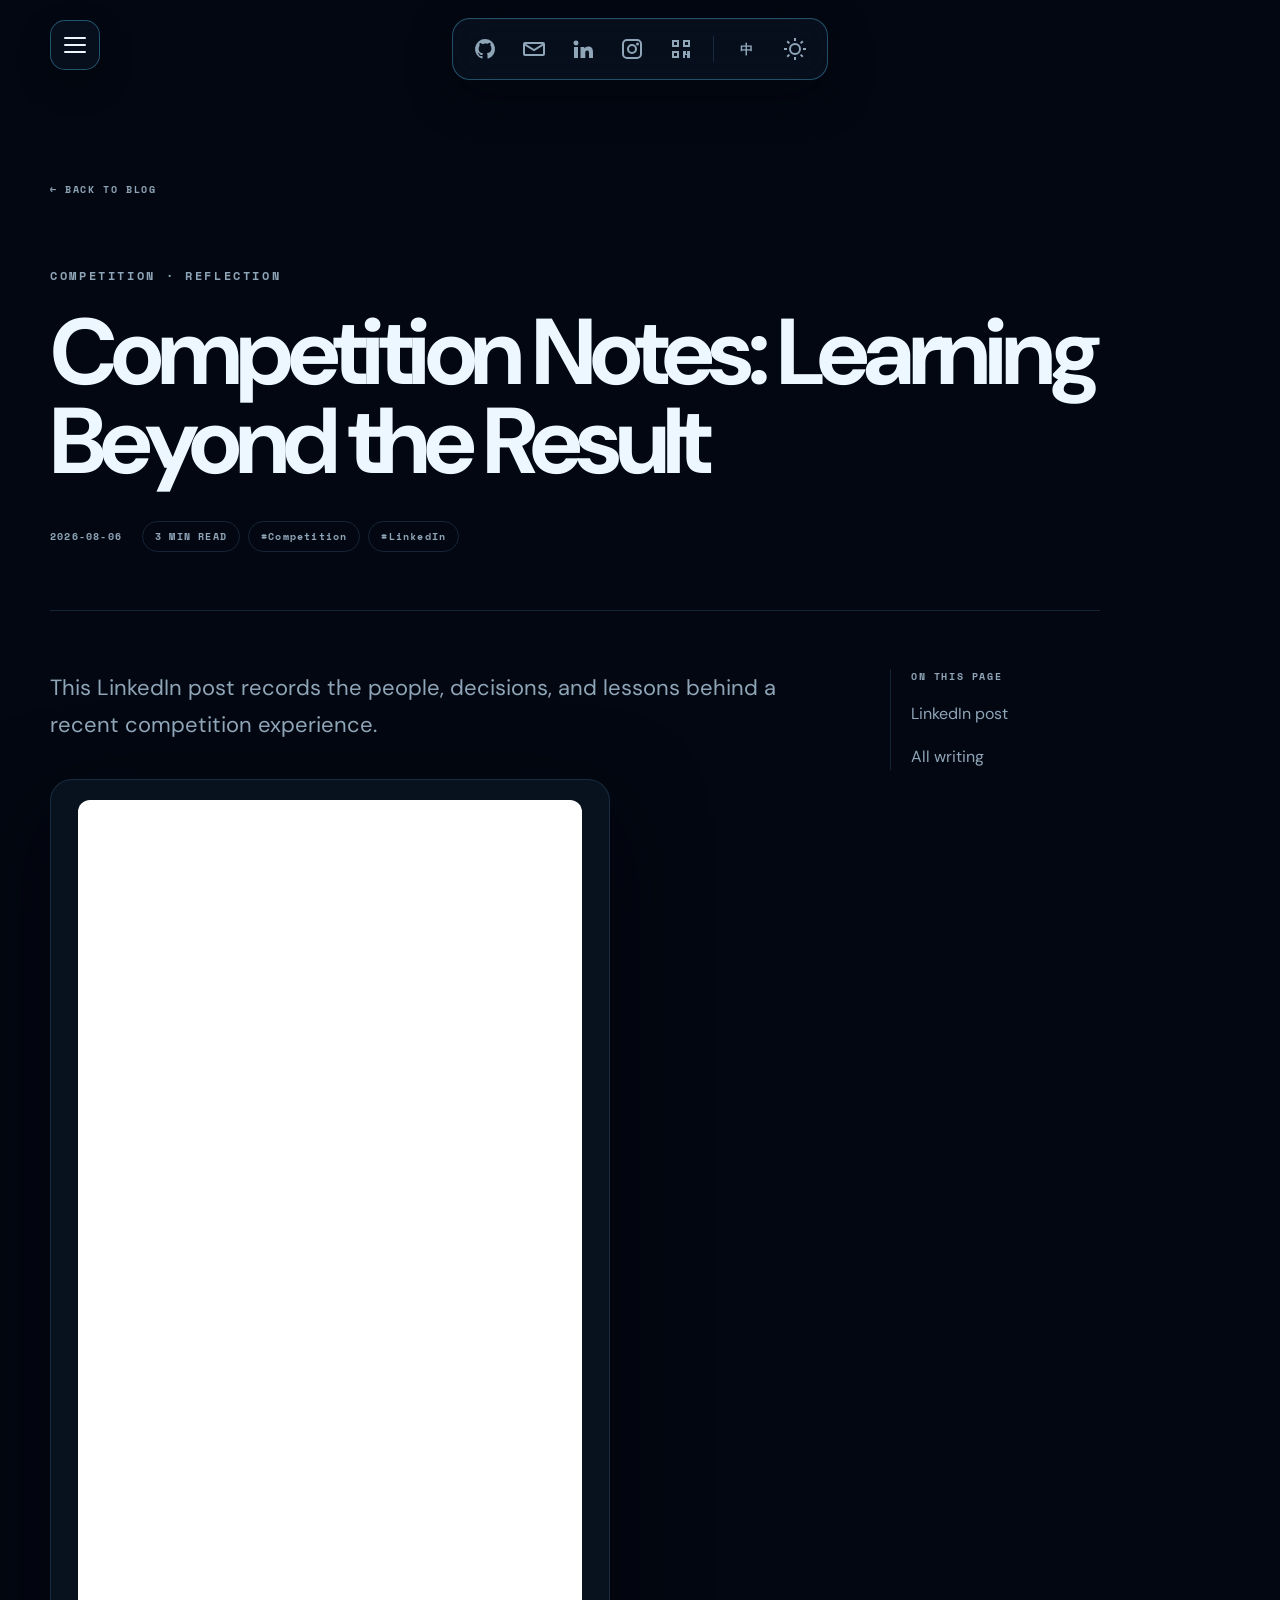
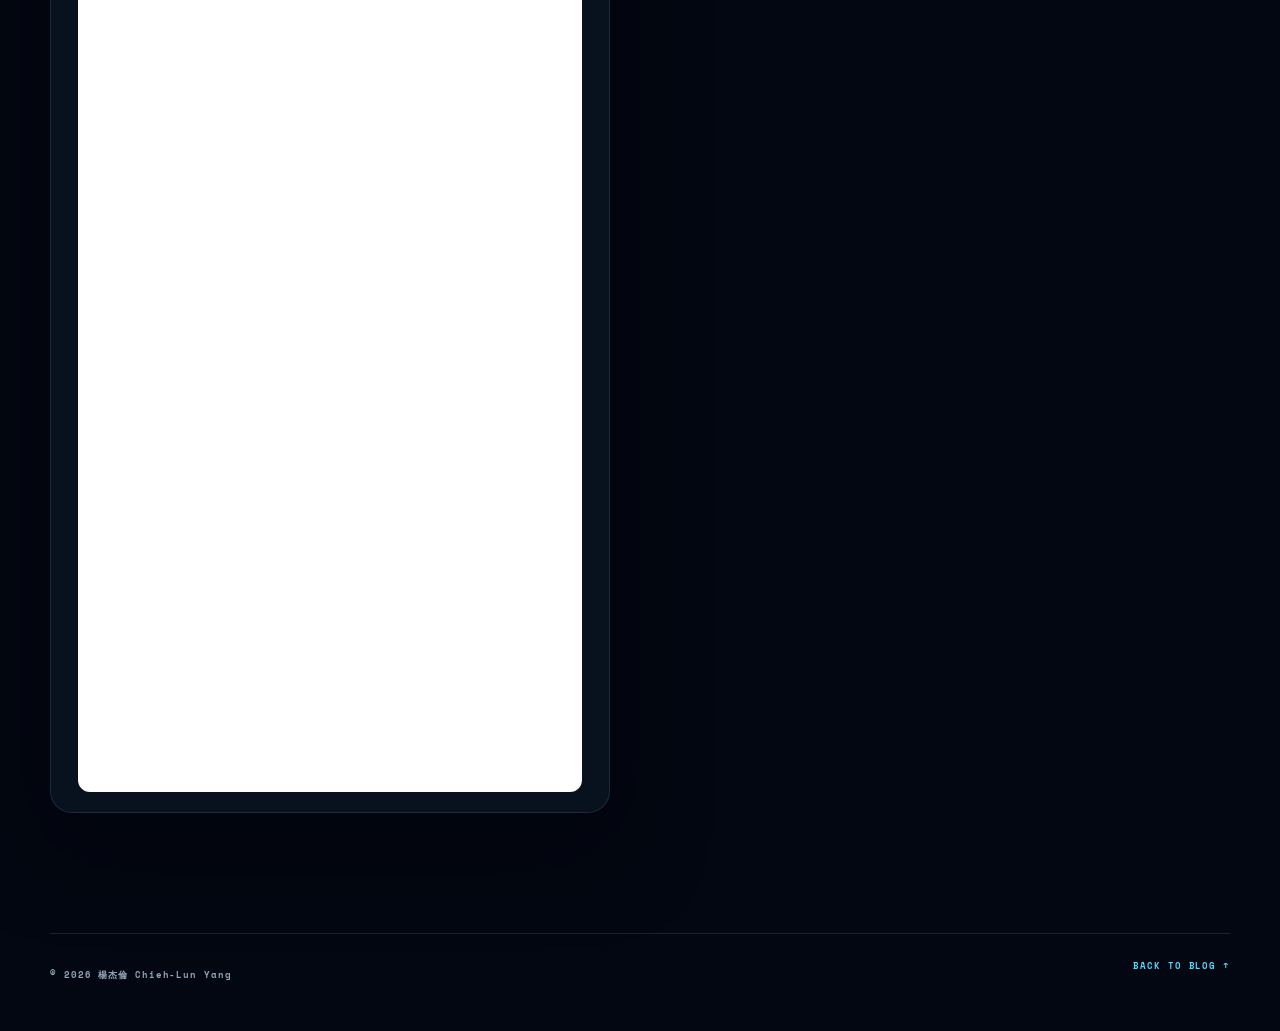
==== blog-competition.html @ 0f04539a "Unify navigation blog and interactive world map" ====
<!doctype html><html lang="en" data-theme="dark"><head><meta charset="UTF-8"><meta name="viewport" content="width=device-width,initial-scale=1"><meta name="description" content="Competition notes by Chieh-Lun Yang."><meta name="theme-color" content="#030711"><title>Competition Notes | Chieh-Lun Yang</title><link rel="stylesheet" href="css/style.css?v=20260818-2"></head>
<body class="blog-page article-page"><button class="menu-toggle" type="button" aria-label="Open site menu" aria-controls="site-menu" aria-expanded="false"><span></span><span></span><span></span></button>
  <nav class="command-bar" aria-label="快速連結">
    <a class="icon-link" href="https://github.com/DreamerForJay" target="_blank" rel="noopener" aria-label="GitHub" data-tooltip="GitHub"><svg viewBox="0 0 24 24"><path d="M12 2a10 10 0 0 0-3.16 19.49c.5.09.68-.22.68-.48v-1.9c-2.78.6-3.37-1.18-3.37-1.18-.45-1.16-1.11-1.47-1.11-1.47-.91-.62.07-.61.07-.61 1 .07 1.53 1.03 1.53 1.03.9 1.53 2.35 1.09 2.92.83.09-.65.35-1.09.64-1.34-2.22-.25-4.55-1.11-4.55-4.94 0-1.09.39-1.98 1.03-2.68-.1-.25-.45-1.27.1-2.64 0 0 .84-.27 2.75 1.02A9.55 9.55 0 0 1 12 6.5c.85 0 1.71.11 2.51.34 1.91-1.29 2.75-1.02 2.75-1.02.55 1.37.2 2.39.1 2.64.64.7 1.03 1.59 1.03 2.68 0 3.84-2.34 4.68-4.57 4.93.36.31.68.92.68 1.85v3.09c0 .27.18.58.69.48A10 10 0 0 0 12 2Z"/></svg></a>
    <a class="icon-link" href="mailto:cl.yang04@gmail.com" aria-label="Email" data-tooltip="Email"><svg viewBox="0 0 24 24"><path d="M3 5h18a2 2 0 0 1 2 2v10a2 2 0 0 1-2 2H3a2 2 0 0 1-2-2V7a2 2 0 0 1 2-2Zm9 7 8-5H4l8 5Zm0 2.35L3 8.73V17h18V8.73l-9 5.62Z"/></svg></a>
    <a class="icon-link" href="https://www.linkedin.com/in/chieh-lun-yang/" target="_blank" rel="noopener" aria-label="LinkedIn" data-tooltip="LinkedIn"><svg viewBox="0 0 24 24"><path d="M4.98 3.5A2.5 2.5 0 1 1 5 8.5a2.5 2.5 0 0 1-.02-5ZM3 10h4v11H3V10Zm6.5 0h3.83v1.5h.05c.53-1.01 1.84-2.08 3.78-2.08C21.2 9.42 22 12.08 22 15.54V21h-4v-4.84c0-1.16-.02-2.65-1.72-2.65-1.72 0-1.98 1.26-1.98 2.56V21h-4.8V10Z"/></svg></a>
    <a class="icon-link" href="https://www.instagram.com/_jay_0919/" target="_blank" rel="noopener" aria-label="Instagram" data-tooltip="Instagram"><svg viewBox="0 0 24 24"><path d="M7 2h10a5 5 0 0 1 5 5v10a5 5 0 0 1-5 5H7a5 5 0 0 1-5-5V7a5 5 0 0 1 5-5Zm0 2a3 3 0 0 0-3 3v10a3 3 0 0 0 3 3h10a3 3 0 0 0 3-3V7a3 3 0 0 0-3-3H7Zm10.5 1.5A1.5 1.5 0 1 1 16 7a1.5 1.5 0 0 1 1.5-1.5ZM12 7a5 5 0 1 1 0 10 5 5 0 0 1 0-10Zm0 2a3 3 0 1 0 0 6 3 3 0 0 0 0-6Z"/></svg></a>
    <button class="icon-link" id="qr-toggle" type="button" aria-label="開啟 QR Code" data-tooltip="QR Code"><svg viewBox="0 0 24 24"><path d="M3 3h7v7H3V3Zm2 2v3h3V5H5Zm9-2h7v7h-7V3Zm2 2v3h3V5h-3ZM3 14h7v7H3v-7Zm2 2v3h3v-3H5Zm9-2h3v3h-3v-3Zm4 0h3v7h-3v-3h-2v3h-2v-4h4v-3Z"/></svg></button>
    <span class="nav-divider" aria-hidden="true"></span>
    <button class="text-control" id="lang-toggle" type="button" aria-label="切換語言">EN</button>
    <button class="icon-link" id="theme-toggle" type="button" aria-label="切換色彩主題" data-tooltip="切換主題"><svg class="sun-icon" viewBox="0 0 24 24"><path d="M11 1h2v3h-2V1Zm0 19h2v3h-2v-3ZM3.51 4.93l1.42-1.42 2.12 2.12-1.42 1.42-2.12-2.12Zm13.44 13.44 1.42-1.42 2.12 2.12-1.42 1.42-2.12-2.12ZM1 11h3v2H1v-2Zm19 0h3v2h-3v-2ZM3.51 19.07l2.12-2.12 1.42 1.42-2.12 2.12-1.42-1.42ZM16.95 5.63l2.12-2.12 1.42 1.42-2.12 2.12-1.42-1.42ZM12 6a6 6 0 1 1 0 12 6 6 0 0 1 0-12Zm0 2a4 4 0 1 0 0 8 4 4 0 0 0 0-8Z"/></svg></button>
  </nav>
<main class="article-main"><a class="back-link" href="blog.html">← BACK TO BLOG</a><header class="article-header"><p class="section-kicker">COMPETITION · REFLECTION</p><h1 data-blog-i18n="postTitle">Competition Notes: Learning Beyond the Result</h1><div class="article-meta"><time datetime="2026-08-06">2026-08-06</time><span>3 MIN READ</span><span>#Competition</span><span>#LinkedIn</span></div></header><div class="article-layout"><article class="article-body"><p class="article-lede" data-blog-i18n="articleIntro">This LinkedIn post records the people, decisions, and lessons behind a recent competition experience.</p><div class="linkedin-embed" id="post"><iframe src="https://www.linkedin.com/embed/feed/update/urn:li:ugcPost:7491066162143784960" height="1592" width="504" frameborder="0" allowfullscreen title="LinkedIn competition post"></iframe></div></article><aside class="article-toc"><span>ON THIS PAGE</span><a href="#post">LinkedIn post</a><a href="blog.html">All writing</a></aside></div></main>
<footer class="blog-footer"><p>© 2026 楊杰倫 Chieh-Lun Yang</p><a href="blog.html">BACK TO BLOG ↑</a></footer>
<dialog class="qr-dialog" id="qr-dialog" aria-labelledby="qr-title"><button class="dialog-close" type="button" aria-label="Close QR Code">×</button><p class="section-kicker">DINQ CARD</p><h2 id="qr-title">Scan to see every contact</h2><p>Scan with your phone camera, or open the link below.</p><a class="qr-image-link" href="https://dinq.me/clyang" target="_blank" rel="noopener"><img src="assets/clyang-qrcode-2026-08-12.png" alt="dinq.me/clyang QR Code"></a><a class="qr-url" href="https://dinq.me/clyang" target="_blank" rel="noopener">dinq.me/clyang ↗</a></dialog>
<dialog class="site-menu" id="site-menu" aria-label="Site menu"><div class="site-menu-head"><strong>CHIEH-LUN YANG</strong><button class="menu-close" type="button" aria-label="Close menu">×</button></div><nav><a href="index.html"><span>00</span>Home</a><a href="index.html#about"><span>01</span>About</a><a href="index.html#experience"><span>02</span>Experience</a><a href="index.html#education"><span>03</span>Education</a><a href="index.html#projects"><span>04</span>Selected work</a><a href="index.html#avatar"><span>05</span>AI avatar</a><a href="blog.html" aria-current="page"><span>06</span>Blog</a><a href="index.html#contact"><span>07</span>Contact</a></nav></dialog><script src="js/navigation.js?v=20260818-2"></script><script src="js/blog.js?v=20260818-2"></script></body></html>
---- css/style.css ----
@import url('https://fonts.googleapis.com/css2?family=DM+Sans:wght@400;500;600;700&family=Noto+Sans+TC:wght@400;500;600;700;800&family=Space+Mono:wght@400;700&display=swap');

:root{--bg:#f4f2fb;--surface:#fff;--surface-2:#eeebf7;--text:#171226;--muted:#675f78;--line:rgba(50,37,77,.14);--accent:#6c42e8;--accent-2:#0e8fa4;--glow:rgba(108,66,232,.18);--shadow:0 26px 70px rgba(40,25,79,.12);color-scheme:light}
html[data-theme="dark"]{--bg:#090614;--surface:#141023;--surface-2:#1b1530;--text:#f2efff;--muted:#aaa2bf;--line:rgba(193,178,255,.16);--accent:#a983ff;--accent-2:#5de1e6;--glow:rgba(131,91,255,.24);--shadow:0 26px 80px rgba(0,0,0,.38);color-scheme:dark}
*{box-sizing:border-box}
html{scroll-behavior:smooth;scroll-padding-top:105px}
body{margin:0;background:var(--bg);color:var(--text);font-family:"DM Sans","Noto Sans TC",sans-serif;line-height:1.7;overflow-x:hidden;transition:background .35s,color .35s}
button,a{font:inherit}a{color:inherit}svg{width:24px;height:24px;fill:currentColor}.skip-link{position:fixed;left:1rem;top:-5rem;z-index:1000;background:var(--accent);color:#fff;padding:.7rem 1rem;border-radius:.6rem}.skip-link:focus{top:1rem}
.ambient{position:fixed;z-index:-1;border-radius:50%;filter:blur(120px);opacity:.34;pointer-events:none}.ambient-one{width:560px;height:560px;left:-250px;top:90px;background:#6d35e9}.ambient-two{width:520px;height:520px;right:-220px;top:680px;background:#0c8d9a}
.command-bar{position:sticky;top:18px;z-index:30;width:max-content;max-width:calc(100% - 24px);margin:18px auto 0;padding:9px 12px;display:flex;align-items:center;gap:5px;border:1px solid var(--line);border-radius:22px;background:color-mix(in srgb,var(--surface) 78%,transparent);box-shadow:0 14px 40px rgba(0,0,0,.18);backdrop-filter:blur(20px)}
.icon-link,.text-control{position:relative;width:44px;height:44px;border:0;border-radius:14px;display:grid;place-items:center;color:var(--muted);background:transparent;cursor:pointer;transition:transform .2s,color .2s,background .2s,box-shadow .2s;text-decoration:none}.icon-link:hover,.text-control:hover,.icon-link:focus-visible,.text-control:focus-visible{outline:0;color:var(--text);background:var(--surface-2);transform:translateY(-2px);box-shadow:0 8px 25px var(--glow)}.icon-link[data-tooltip]::after{content:attr(data-tooltip);position:absolute;top:calc(100% + 10px);left:50%;transform:translate(-50%,-5px);padding:4px 8px;background:var(--text);color:var(--bg);font:500 11px "Space Mono",monospace;border-radius:5px;opacity:0;visibility:hidden;transition:.2s;white-space:nowrap}.icon-link:hover::after{opacity:1;visibility:visible;transform:translate(-50%,0)}.text-control{font:700 13px "Space Mono",monospace}.nav-divider{height:26px;width:1px;background:var(--line);margin:0 5px}
.hero,main,.footer{width:min(1240px,calc(100% - 48px));margin-inline:auto}.hero{min-height:690px;display:grid;grid-template-columns:1.15fr .85fr;gap:80px;align-items:center;padding:90px 0 80px}.eyebrow,.section-kicker{font:700 12px "Space Mono",monospace;letter-spacing:.22em;text-transform:uppercase;color:var(--muted)}.eyebrow{display:flex;align-items:center;gap:9px}.status-dot{width:8px;height:8px;border-radius:50%;background:#5de1a7;box-shadow:0 0 0 6px rgba(93,225,167,.1),0 0 18px #5de1a7;animation:pulse 2s infinite}.hero h1{font-size:clamp(64px,8.5vw,122px);letter-spacing:-.065em;line-height:.88;margin:30px 0;color:var(--text)}.hero h1 small{display:block;margin:24px 0 0;font:700 clamp(14px,1.6vw,21px) "Space Mono",monospace;letter-spacing:.32em;color:var(--accent)}.hero h2{max-width:770px;font-size:clamp(26px,3.4vw,46px);line-height:1.28;letter-spacing:-.035em;margin:0 0 24px}.hero-intro{max-width:690px;color:var(--muted);font-size:18px}.hero-actions{display:flex;gap:12px;flex-wrap:wrap;margin-top:38px}.button{padding:13px 20px;border-radius:99px;text-decoration:none;font-weight:700;border:1px solid var(--line);transition:.25s}.button:hover{transform:translateY(-3px);box-shadow:0 13px 30px var(--glow)}.button.primary{background:var(--accent);color:#fff;border-color:transparent}.button.ghost{background:var(--surface)}
.signal-card{height:440px;position:relative;border:1px solid var(--line);border-radius:42px;background:linear-gradient(145deg,color-mix(in srgb,var(--surface) 92%,transparent),color-mix(in srgb,var(--accent) 8%,var(--surface)));overflow:hidden;box-shadow:var(--shadow);display:grid;place-items:center}.signal-grid{position:absolute;inset:0;background-image:linear-gradient(var(--line) 1px,transparent 1px),linear-gradient(90deg,var(--line) 1px,transparent 1px);background-size:34px 34px;mask-image:linear-gradient(to bottom,black,transparent)}.monogram{z-index:2;font:700 84px "Space Mono",monospace;letter-spacing:-.14em;background:linear-gradient(135deg,var(--accent-2),var(--accent));-webkit-background-clip:text;color:transparent;filter:drop-shadow(0 0 30px var(--glow))}.signal-card p{position:absolute;bottom:24px;left:28px;font:700 10px/1.8 "Space Mono",monospace;letter-spacing:.18em;color:var(--muted)}.orbit{position:absolute;border:1px solid var(--accent);border-radius:50%;opacity:.35}.orbit-a{width:250px;height:250px;animation:orbit 14s linear infinite}.orbit-b{width:330px;height:140px;transform:rotate(32deg);animation:orbitB 11s linear infinite}
.section{padding:110px 0;border-top:1px solid var(--line)}.section-kicker{margin:0 0 50px}.section-kicker span{color:var(--accent);margin-left:14px}.intro-grid{display:grid;grid-template-columns:1fr 1fr;gap:110px;align-items:end}.intro-grid h2,.split-section h2,.perxona-heading h2{font-size:clamp(30px,4vw,54px);line-height:1.2;letter-spacing:-.04em;margin:0}.intro-grid>p{font-size:20px;color:var(--muted);margin:0}
.experience-list{display:flex;flex-direction:column}.experience-card{display:grid;grid-template-columns:96px 1fr;gap:26px;padding:38px 30px;border-top:1px solid var(--line);transition:background .25s,transform .25s,border-color .25s}.experience-card:first-child{border-top:0}.experience-card:hover{background:linear-gradient(90deg,var(--glow),transparent);transform:translateX(7px);border-color:var(--accent)}.experience-card.featured{border:1px solid var(--line);border-radius:28px;background:linear-gradient(100deg,var(--glow),color-mix(in srgb,var(--surface) 94%,transparent));margin-bottom:18px;box-shadow:var(--shadow)}.brand-logo{width:78px;height:78px;border:1px solid var(--line);border-radius:22px;display:grid;place-items:center;background:#100b21;box-shadow:0 12px 25px rgba(0,0,0,.2);font-weight:800}.brand-logo span{font-size:23px}.brand-tmy{color:#b593ff}.brand-honhai{background:#fff;color:#ef3847}.brand-honhai span{font-size:36px;font-family:"Space Mono"}.brand-104{background:#fff;color:#ed8c1a}.brand-tpv{background:#075589;color:#fff}.brand-glows{background:#111;color:#b756ff}.role-line{display:flex;justify-content:space-between;gap:24px}.role-line h3{font-size:28px;line-height:1.25;margin:0 0 7px}.role-line h4{font-size:19px;color:var(--accent);margin:0}.role-line time{white-space:nowrap;color:var(--muted);font:400 12px "Space Mono",monospace;letter-spacing:.13em}.meta{color:var(--muted);margin:12px 0 17px}.experience-copy ul{margin:0;padding-left:20px;color:var(--muted)}.experience-copy li{margin:7px 0}.experience-copy li::marker{color:var(--accent)}
.split-section{display:grid;grid-template-columns:1fr 1fr;gap:90px}.split-section>div{padding:38px;border:1px solid var(--line);border-radius:28px;background:color-mix(in srgb,var(--surface) 75%,transparent);transition:.25s}.split-section>div:hover{transform:translateY(-6px);box-shadow:var(--shadow);border-color:color-mix(in srgb,var(--accent) 60%,var(--line))}.split-section .section-kicker{margin-bottom:25px}.split-section p:not(.section-kicker){color:var(--muted)}.split-section .accent{color:var(--accent)!important;font-weight:700}.skill-cloud{display:flex;gap:9px;flex-wrap:wrap}.skill-cloud span,.project-card div span{padding:7px 12px;border-radius:99px;border:1px solid var(--line);background:var(--surface-2);color:var(--muted);font-size:13px;transition:.2s}.skill-cloud span:hover{color:var(--text);border-color:var(--accent);transform:translateY(-2px)}
.project-grid{display:grid;grid-template-columns:repeat(3,1fr);gap:18px}.project-card{min-height:330px;padding:30px;border:1px solid var(--line);border-radius:26px;background:var(--surface);display:flex;flex-direction:column;transition:.3s}.project-card:hover{transform:translateY(-9px) rotate(-.4deg);box-shadow:var(--shadow);border-color:var(--accent)}.project-card:nth-child(2):hover{transform:translateY(-9px) rotate(.4deg)}.project-no{font:700 12px "Space Mono",monospace;color:var(--accent)}.project-card h3{font-size:28px;margin:28px 0 12px}.project-card p{color:var(--muted);margin:0 0 auto}.project-card div{display:flex;flex-wrap:wrap;gap:7px;margin-top:24px}
.perxona-heading{display:flex;align-items:end;justify-content:space-between;gap:40px;margin-bottom:35px}.perxona-heading .section-kicker{margin-bottom:20px}.perxona-heading>p{max-width:410px;color:var(--muted)}.perxona-stage{height:640px;border:1px solid var(--line);border-radius:32px;overflow:hidden;background:var(--surface);box-shadow:var(--shadow)}.perxona-stage sv-agent{display:block;width:100%;height:640px}
.footer{padding:80px 0 24px}.social-links{display:flex;justify-content:center;gap:12px;flex-wrap:wrap;padding-bottom:70px}.social-links a,.social-links button{border:1px solid var(--line);border-radius:99px;padding:14px 22px;background:var(--surface);text-decoration:none;color:var(--text);font-weight:700;cursor:pointer;transition:.25s}.social-links a:hover,.social-links button:hover{background:var(--accent);color:#fff;border-color:transparent;transform:translateY(-4px);box-shadow:0 12px 30px var(--glow)}.footer-bottom{border-top:1px solid var(--line);padding-top:22px;display:flex;justify-content:space-between;color:var(--muted);font:400 11px "Space Mono",monospace;letter-spacing:.13em}
.qr-dialog{width:min(520px,calc(100% - 28px));padding:45px;border:1px solid var(--line);border-radius:34px;background:var(--surface);color:var(--text);text-align:center;box-shadow:0 35px 110px rgba(0,0,0,.65)}.qr-dialog::backdrop{background:rgba(5,2,14,.78);backdrop-filter:blur(9px)}.qr-dialog[open]{animation:dialogIn .25s ease}.qr-dialog .section-kicker{margin:0 0 15px}.qr-dialog h2{font-size:30px;margin:0 0 7px}.qr-dialog>p:not(.section-kicker){color:var(--muted);margin:0 0 26px}.dialog-close{position:absolute;right:18px;top:14px;border:0;background:transparent;color:var(--muted);font-size:36px;line-height:1;cursor:pointer;transition:.2s}.dialog-close:hover{color:var(--text);transform:rotate(90deg)}.qr-image-link{display:block;margin:auto;background:#fff;padding:25px;border-radius:25px;width:min(330px,100%)}.qr-image-link img{display:block;width:100%;aspect-ratio:1;image-rendering:pixelated}.qr-url{display:inline-block;margin-top:25px;color:var(--accent);font-weight:800;text-decoration:none;font-size:20px}.reveal{opacity:0;transform:translateY(24px);transition:opacity .7s,transform .7s}.reveal.visible{opacity:1;transform:none}
@keyframes pulse{50%{opacity:.55;transform:scale(.85)}}@keyframes orbit{to{transform:rotate(360deg)}}@keyframes orbitB{to{transform:rotate(392deg)}}@keyframes dialogIn{from{opacity:0;transform:translateY(15px) scale(.97)}}
@media(max-width:900px){.hero{grid-template-columns:1fr;min-height:auto;padding-top:85px;gap:40px}.signal-card{height:320px}.intro-grid,.split-section{grid-template-columns:1fr;gap:32px}.project-grid{grid-template-columns:1fr}.perxona-heading{display:block}.perxona-heading>p{margin-top:16px}.role-line{display:block}.role-line time{display:block;margin-top:12px}}
@media(max-width:620px){.command-bar{top:8px;margin-top:8px;padding:6px 7px}.icon-link,.text-control{width:38px;height:38px;border-radius:11px}.nav-divider{margin:0 1px}.hero,main,.footer{width:min(100% - 28px,1240px)}.hero{padding:68px 0}.hero h1{font-size:55px}.hero h1 small{font-size:12px;letter-spacing:.2em}.hero h2{font-size:27px}.hero-intro{font-size:16px}.signal-card{height:280px;border-radius:28px}.section{padding:75px 0}.section-kicker{margin-bottom:34px}.intro-grid>p{font-size:17px}.experience-card,.experience-card.featured{grid-template-columns:1fr;padding:25px 18px;border-radius:23px}.brand-logo{width:62px;height:62px;border-radius:17px}.role-line h3{font-size:22px}.role-line h4{font-size:17px}.experience-card:hover{transform:translateY(-4px)}.split-section>div{padding:25px}.project-card{min-height:290px}.perxona-stage,.perxona-stage sv-agent{height:520px}.qr-dialog{padding:38px 22px 28px}.qr-dialog h2{font-size:25px}.qr-image-link{padding:18px}.footer-bottom{display:block;text-align:center}.footer-bottom p:last-child{margin-top:8px}.social-links{padding-bottom:50px}}
@media(prefers-reduced-motion:reduce){*,*::before,*::after{scroll-behavior:auto!important;animation:none!important;transition-duration:.01ms!important}.reveal{opacity:1;transform:none}}

/* V2: original signal-field art direction and editorial work layout */
html[data-theme="dark"]{--bg:#031015;--surface:#071c22;--surface-2:#0b2730;--text:#eafcf8;--muted:#8daaa8;--line:rgba(105,225,205,.16);--accent:#35e4bf;--accent-2:#ff9b54;--glow:rgba(53,228,191,.16);--shadow:0 28px 85px rgba(0,8,12,.5)}
:root{--bg:#edf6f4;--surface:#fbfffe;--surface-2:#dfeeed;--text:#092126;--muted:#577174;--line:rgba(6,73,78,.15);--accent:#087d70;--accent-2:#cf641d;--glow:rgba(8,125,112,.14);--shadow:0 28px 80px rgba(10,62,65,.12)}
body{background-color:var(--bg);background-image:radial-gradient(circle at 12% 10%,color-mix(in srgb,var(--accent) 13%,transparent),transparent 28%),radial-gradient(circle at 86% 38%,color-mix(in srgb,var(--accent-2) 10%,transparent),transparent 24%),linear-gradient(color-mix(in srgb,var(--line) 35%,transparent) 1px,transparent 1px),linear-gradient(90deg,color-mix(in srgb,var(--line) 35%,transparent) 1px,transparent 1px);background-size:auto,auto,70px 70px,70px 70px;background-attachment:fixed}
.ambient{border-radius:0;filter:none;opacity:.7;background:transparent!important}.ambient-one{width:480px;height:480px;left:-170px;top:180px;border:1px solid var(--line);transform:rotate(34deg)}.ambient-one::before,.ambient-one::after{content:"";position:absolute;inset:55px;border:1px solid var(--line)}.ambient-one::after{inset:115px}.ambient-two{width:420px;height:420px;right:-160px;top:970px;border:1px dashed color-mix(in srgb,var(--accent-2) 45%,transparent);transform:rotate(45deg)}
.command-bar{border-radius:16px;background:color-mix(in srgb,var(--surface) 86%,transparent)}
.signal-card{background:linear-gradient(145deg,color-mix(in srgb,var(--surface) 96%,transparent),color-mix(in srgb,var(--accent) 9%,var(--surface)));border-radius:24px}.signal-grid{background-image:linear-gradient(color-mix(in srgb,var(--accent) 16%,transparent) 1px,transparent 1px),linear-gradient(90deg,color-mix(in srgb,var(--accent) 16%,transparent) 1px,transparent 1px);background-size:26px 26px}.monogram{background:linear-gradient(135deg,var(--accent),var(--accent-2));-webkit-background-clip:text}.orbit{border-color:var(--accent-2)}
.section-heading-row{display:grid;grid-template-columns:1.2fr .8fr;gap:80px;align-items:end;margin-bottom:42px}.section-heading-row .section-kicker{margin-bottom:18px}.section-heading-row h2{font-size:clamp(32px,4.2vw,58px);line-height:1.12;letter-spacing:-.045em;margin:0;max-width:790px}.section-heading-row>p{color:var(--muted);font-size:18px;margin:0 0 7px}
.work-grid{display:grid;grid-template-columns:1.15fr .85fr;gap:18px}.work-card{position:relative;min-width:0;border:1px solid var(--line);border-radius:24px;background:color-mix(in srgb,var(--surface) 93%,transparent);overflow:hidden;color:var(--text);text-decoration:none;box-shadow:0 1px 0 rgba(255,255,255,.03);transition:transform .35s cubic-bezier(.2,.8,.2,1),border-color .25s,box-shadow .35s}.work-card:hover{transform:translateY(-7px);border-color:color-mix(in srgb,var(--accent) 70%,var(--line));box-shadow:0 24px 70px var(--glow)}.work-card:focus-visible{outline:2px solid var(--accent);outline-offset:4px}.work-featured{grid-row:span 2;display:flex;flex-direction:column}.work-content{padding:27px;display:flex;flex-direction:column}.work-featured .work-content{flex:1}.work-meta{display:flex;justify-content:space-between;gap:20px;color:var(--accent);font:700 10px "Space Mono",monospace;letter-spacing:.12em}.work-card h3{font-size:clamp(27px,3vw,42px);line-height:1.12;margin:18px 0 13px;letter-spacing:-.035em}.work-card p{color:var(--muted);margin:0 0 24px}.tag-row{display:flex;gap:7px;flex-wrap:wrap;margin-top:auto}.tag-row span{padding:6px 10px;border:1px solid var(--line);border-radius:99px;background:var(--surface-2);color:var(--muted);font-size:11px}.work-visual{position:relative;min-height:360px;overflow:hidden}.kinsun-visual{display:flex;align-items:center;padding:35px;background:linear-gradient(145deg,#0b302c,#09201f 60%,#112d27)}.kinsun-visual::before{content:"";position:absolute;width:320px;height:320px;right:-70px;top:-80px;border-radius:50%;border:1px solid rgba(173,235,186,.2);box-shadow:0 0 0 45px rgba(173,235,186,.025),0 0 0 90px rgba(173,235,186,.018)}.visual-label{position:absolute;top:25px;left:27px;color:#9fc5ae;font:700 9px "Space Mono",monospace;letter-spacing:.15em}.kinsun-mark{position:relative;z-index:2;color:#f3f7e9;font-size:clamp(58px,8vw,105px);font-weight:700;letter-spacing:-.08em}.kinsun-mark span{color:#e39b5d}.wave-lines{position:absolute;right:25px;bottom:35px;display:flex;align-items:center;gap:7px}.wave-lines i{display:block;width:4px;height:25px;border-radius:8px;background:#71d2a0;animation:wave 1.4s ease-in-out infinite}.wave-lines i:nth-child(2){height:48px;animation-delay:.12s}.wave-lines i:nth-child(3){height:72px;animation-delay:.24s}.wave-lines i:nth-child(4){height:40px;animation-delay:.36s}.wave-lines i:nth-child(5){height:18px;animation-delay:.48s}
.video-card{display:grid;grid-template-columns:190px 1fr}.video-thumb{position:relative;min-height:285px;background:#020a0c;overflow:hidden}.video-thumb img{width:100%;height:100%;object-fit:cover;filter:saturate(.88) contrast(1.04);transition:transform .5s,filter .5s}.video-card:hover img{transform:scale(1.055);filter:saturate(1.05) contrast(1.05)}.play-button{position:absolute;left:50%;top:50%;translate:-50% -50%;width:54px;height:54px;border-radius:50%;display:grid;place-items:center;padding-left:3px;background:rgba(255,255,255,.92);color:#091719;box-shadow:0 12px 30px rgba(0,0,0,.35);transition:.25s}.video-card:hover .play-button{background:var(--accent);transform:scale(1.08)}.platform-badge{position:absolute;left:12px;top:12px;padding:5px 9px;border-radius:7px;background:rgba(3,16,21,.82);color:#fff;font:700 9px "Space Mono",monospace;letter-spacing:.08em;backdrop-filter:blur(8px)}
.award-card{grid-column:1/-1;min-height:245px;display:grid;grid-template-columns:180px 1fr}.award-orbit{margin:auto;width:130px;height:130px;border-radius:50%;border:1px solid var(--accent-2);display:grid;place-content:center;text-align:center;box-shadow:0 0 0 15px color-mix(in srgb,var(--accent-2) 5%,transparent),0 0 0 31px color-mix(in srgb,var(--accent-2) 3%,transparent);color:var(--accent-2)}.award-orbit span{font:700 30px "Space Mono",monospace}.award-orbit small{font:700 8px "Space Mono",monospace;letter-spacing:.18em}
@keyframes wave{50%{transform:scaleY(.55);opacity:.6}}
@media(max-width:1000px){.work-grid{grid-template-columns:1fr}.work-featured{grid-row:auto}.award-card{grid-column:auto}.video-card{grid-template-columns:240px 1fr}}
@media(max-width:720px){body{background-size:auto,auto,45px 45px,45px 45px}.section-heading-row{grid-template-columns:1fr;gap:18px}.section-heading-row>p{font-size:16px}.work-visual{min-height:260px}.video-card,.award-card{grid-template-columns:1fr}.video-thumb{min-height:220px}.award-orbit{margin:38px auto 16px}.work-content{padding:22px}.work-card h3{font-size:28px}}

/* V3: midnight telemetry theme, alignment fixes, real logos, education timeline */
html[data-theme="dark"]{--bg:#030711;--surface:#08111e;--surface-2:#0d1a2a;--text:#edf7ff;--muted:#8fa5b8;--line:rgba(104,190,255,.16);--accent:#51d8ff;--accent-2:#ffb35c;--glow:rgba(81,216,255,.16);--shadow:0 30px 90px rgba(0,3,10,.58)}
:root{--bg:#eff7fb;--surface:#fbfdff;--surface-2:#e4f0f7;--text:#091824;--muted:#5a7080;--line:rgba(20,94,139,.16);--accent:#087fa7;--accent-2:#c26c19;--glow:rgba(8,127,167,.13);--shadow:0 28px 80px rgba(18,63,91,.13)}
body{background-color:var(--bg);background-image:radial-gradient(ellipse at 12% 5%,color-mix(in srgb,var(--accent) 11%,transparent),transparent 34%),radial-gradient(ellipse at 88% 45%,color-mix(in srgb,var(--accent-2) 7%,transparent),transparent 31%),radial-gradient(circle,color-mix(in srgb,var(--accent) 17%,transparent) 1px,transparent 1.3px);background-size:auto,auto,24px 24px;background-attachment:fixed}
.ambient{display:none}
.command-bar{border:1px solid color-mix(in srgb,var(--accent) 22%,var(--line));box-shadow:0 15px 45px rgba(0,5,14,.36),inset 0 1px rgba(255,255,255,.025)}
.hero{grid-template-columns:minmax(0,1.15fr) minmax(390px,.85fr);gap:clamp(48px,6vw,92px)}
.hero-actions{align-items:stretch}
.hero-actions .button{min-width:164px;height:56px;padding:0 22px;display:inline-flex;align-items:center;justify-content:center;gap:8px;white-space:nowrap}
.signal-card{isolation:isolate;border-color:color-mix(in srgb,var(--accent) 28%,var(--line));background:linear-gradient(145deg,rgba(8,24,39,.96),rgba(4,13,25,.97));box-shadow:inset 0 1px rgba(255,255,255,.04),0 28px 90px rgba(0,3,10,.55)}
.signal-card::after{content:"";position:absolute;inset:0;background:linear-gradient(120deg,transparent 20%,rgba(81,216,255,.055) 50%,transparent 80%);translate:-100% 0;animation:scan-card 7s ease-in-out infinite;z-index:-1}
.signal-grid{background-image:linear-gradient(rgba(81,216,255,.095) 1px,transparent 1px),linear-gradient(90deg,rgba(81,216,255,.095) 1px,transparent 1px);background-size:34px 34px;mask-image:radial-gradient(circle at center,black 20%,transparent 78%)}
.monogram{z-index:3;display:grid;place-items:center;font:800 84px/1 "DM Sans","Noto Sans TC",sans-serif;letter-spacing:0;min-width:150px;text-align:center;background:linear-gradient(125deg,var(--accent),#7f9cff 54%,var(--accent-2));-webkit-background-clip:text;background-clip:text;color:transparent;filter:drop-shadow(0 0 26px rgba(81,216,255,.2))}
.orbit{z-index:2;border-color:color-mix(in srgb,var(--accent) 55%,transparent)}.orbit-b{border-color:color-mix(in srgb,var(--accent-2) 55%,transparent)}
.brand-logo{overflow:hidden;background:#fff!important;border-radius:18px;padding:0}.brand-logo img{display:block;width:100%;height:100%;object-fit:cover}.brand-tmy img,.brand-glows img{object-fit:cover}.brand-honhai img,.brand-104 img{object-fit:contain;background:#fff;padding:5px}.brand-tpv img{object-fit:cover}
.education-community{position:relative}.education-heading{display:grid;grid-template-columns:1.2fr .8fr;gap:80px;align-items:end;margin-bottom:60px}.education-heading .section-kicker{margin-bottom:18px}.education-heading h2{font-size:clamp(31px,4vw,54px);line-height:1.15;letter-spacing:-.04em;margin:0;max-width:760px}.education-heading>p{color:var(--muted);font-size:18px;margin:0}
.community-list{position:relative}.community-list::before{content:"";position:absolute;left:44px;top:42px;bottom:42px;width:1px;background:linear-gradient(var(--accent),color-mix(in srgb,var(--accent) 20%,transparent))}
.community-row{position:relative;display:grid;grid-template-columns:90px minmax(0,1fr) auto;gap:28px;align-items:start;padding:30px 18px;border-top:1px solid var(--line);transition:background .25s,transform .25s}.community-row:first-child{border-top:0}.community-row:hover{background:linear-gradient(90deg,color-mix(in srgb,var(--accent) 8%,transparent),transparent);transform:translateX(5px)}
.community-badge{position:relative;z-index:1;width:58px;height:58px;margin-left:15px;border:1px solid color-mix(in srgb,var(--accent) 35%,var(--line));border-radius:17px;background:var(--surface);display:grid;place-items:center;color:var(--accent);font-weight:800;font-size:14px;box-shadow:0 10px 30px rgba(0,0,0,.2)}
.community-badge::before{content:"";position:absolute;left:-23px;top:27px;width:8px;height:8px;border-radius:50%;background:var(--accent);box-shadow:0 0 0 5px color-mix(in srgb,var(--accent) 12%,transparent),0 0 18px var(--accent)}
.community-copy h3{font-size:25px;line-height:1.3;margin:0 0 5px}.community-copy h4{font-size:17px;color:var(--accent);margin:0 0 7px}.community-copy p{color:var(--muted);margin:0}.community-row time{padding-top:7px;white-space:nowrap;color:var(--muted);font:400 11px "Space Mono",monospace;letter-spacing:.12em}
.education-row{border:1px solid color-mix(in srgb,var(--accent) 25%,var(--line))!important;border-radius:24px;background:linear-gradient(100deg,color-mix(in srgb,var(--accent) 8%,var(--surface)),var(--surface));margin-bottom:12px}.education-row .community-badge{background:linear-gradient(145deg,var(--surface-2),var(--surface))!important}
.capabilities-bar{margin-top:55px;padding-top:45px;border-top:1px solid var(--line)}.capabilities-bar .section-kicker{margin-bottom:23px}
@keyframes scan-card{0%,25%{translate:-110% 0}65%,100%{translate:110% 0}}
@media(max-width:900px){.hero{grid-template-columns:1fr}.education-heading{grid-template-columns:1fr;gap:20px}.community-row{grid-template-columns:78px 1fr}.community-row time{grid-column:2;padding-top:0}.community-list::before{left:36px}.community-badge{margin-left:7px}.community-badge::before{left:-17px}}
@media(max-width:620px){.hero-actions{display:grid;grid-template-columns:1fr 1fr;width:100%}.hero-actions .button{min-width:0;width:100%;height:52px;padding-inline:12px}.monogram{font-size:70px;min-width:130px}.community-row{grid-template-columns:58px 1fr;gap:15px;padding:24px 4px}.community-list::before{left:28px}.community-badge{width:48px;height:48px;margin-left:4px;border-radius:14px;font-size:11px}.community-badge::before{left:-10px;top:21px}.community-copy h3{font-size:20px}.community-copy h4{font-size:15px}.community-row time{font-size:9px;letter-spacing:.08em}.education-row{padding-inline:12px}.brand-logo{border-radius:14px}}

/* Align community timeline rail with marker centers at every breakpoint */
.community-list::before{left:14px}
@media(max-width:900px){.community-list::before{left:12px}}
@media(max-width:620px){.community-list::before{left:2px}}

/* V4: professional navigation, linked organizations, simplified community list */
.site-directory{padding:30px 0 74px;border-top:1px solid var(--line)}.directory-label{display:flex;align-items:baseline;justify-content:space-between;gap:24px;margin-bottom:20px}.directory-label span{font:700 11px "Space Mono",monospace;letter-spacing:.18em;color:var(--accent)}.directory-label h2{font-size:18px;margin:0;letter-spacing:-.015em}
.directory-grid{display:grid;grid-template-columns:repeat(3,1fr);border:1px solid var(--line);border-radius:20px;overflow:hidden;background:color-mix(in srgb,var(--surface) 88%,transparent)}.directory-grid a{min-height:108px;padding:21px 23px;display:grid;grid-template-columns:auto 1fr;grid-template-rows:auto auto;column-gap:16px;align-content:center;text-decoration:none;border-right:1px solid var(--line);border-bottom:1px solid var(--line);transition:background .22s,color .22s,transform .22s}.directory-grid a:nth-child(3n){border-right:0}.directory-grid a:nth-child(n+4){border-bottom:0}.directory-grid a:hover,.directory-grid a:focus-visible{background:color-mix(in srgb,var(--accent) 10%,var(--surface));outline:0}.directory-grid a span{grid-row:1/3;color:var(--accent);font:700 10px "Space Mono",monospace}.directory-grid strong{font-size:17px}.directory-grid small{color:var(--muted);font-size:12px}
.company-link{color:inherit;text-decoration:none;transition:color .2s}.company-link:hover,.company-link:focus-visible{color:var(--accent);outline:0}.brand-logo{transition:transform .22s,border-color .22s,box-shadow .22s}.brand-logo:hover,.brand-logo:focus-visible{transform:translateY(-4px);border-color:var(--accent);box-shadow:0 14px 35px var(--glow);outline:0}
.section-label-row{display:flex;align-items:baseline;justify-content:space-between;gap:30px;margin-bottom:34px}.section-label-row .section-kicker{margin:0}.section-label-row>p:last-child{margin:0;color:var(--muted);font-size:14px}
.community-list::before,.community-badge::before{display:none!important}.community-row{grid-template-columns:90px minmax(0,1fr) auto;padding:25px 18px}.community-badge{margin-left:0!important;width:64px;height:64px;border-radius:16px;padding:5px;background:#fff!important;overflow:hidden}.community-badge.logo-badge img{display:block;width:100%;height:100%;object-fit:contain}.community-badge.wide-logo img{object-fit:contain}.community-badge.text-badge{padding:0;background:var(--surface-2)!important;color:var(--accent);font:800 10px/1.25 "Space Mono",monospace;text-align:center}.education-row{border-radius:19px}
.contact-intro{text-align:center;margin-bottom:34px}.contact-intro .section-kicker{margin:0 0 14px}.contact-intro h2{margin:0;font-size:clamp(25px,3vw,40px);letter-spacing:-.035em}.social-links{padding-bottom:62px}
@media(max-width:760px){.directory-grid{grid-template-columns:1fr 1fr}.directory-grid a:nth-child(3n){border-right:1px solid var(--line)}.directory-grid a:nth-child(2n){border-right:0}.directory-grid a:nth-child(n+4){border-bottom:1px solid var(--line)}.directory-grid a:nth-child(n+5){border-bottom:0}.section-label-row{display:block}.section-label-row>p:last-child{margin-top:9px}.community-row{grid-template-columns:72px 1fr}.community-row time{grid-column:2}.community-badge{width:56px;height:56px}}
@media(max-width:620px){.hero-actions{display:flex;width:auto}.hero-actions .button{width:auto;min-width:210px}.site-directory{padding-bottom:58px}.directory-grid{grid-template-columns:1fr}.directory-grid a,.directory-grid a:nth-child(2n),.directory-grid a:nth-child(3n),.directory-grid a:nth-child(n+4),.directory-grid a:nth-child(n+5){border-right:0;border-bottom:1px solid var(--line)}.directory-grid a:last-child{border-bottom:0}.directory-grid a{min-height:88px}.community-row{grid-template-columns:58px 1fr;gap:13px}.community-badge{width:48px;height:48px}.contact-intro{margin-bottom:27px}}

/* V5: aligned identity assets */
.education-row{margin:0!important;border:0!important;border-radius:0!important;background:transparent!important}.education-row .community-badge{background:#fff!important}.community-row:first-child{padding-inline:18px}.award-logo{margin:auto;width:150px;display:grid;gap:12px;justify-items:center}.award-logo img{display:block;width:132px;height:132px;object-fit:contain;border-radius:26px;background:#fff;padding:8px;box-shadow:0 15px 40px rgba(0,0,0,.24)}.award-logo span{color:var(--accent);font:700 9px "Space Mono",monospace;letter-spacing:.12em;text-align:center}
@media(max-width:620px){.community-row:first-child{padding-inline:4px}.award-logo{margin:30px auto 10px}}
/* V6: lock community logos to one shared baseline */
.community-row,.community-row:first-child{grid-template-columns:90px minmax(0,1fr) auto!important;padding-inline:18px!important;transform:none!important}
.community-badge,.education-row .community-badge{margin:0!important;inset:auto!important;justify-self:start!important;align-self:start!important;width:64px;height:64px}
@media(max-width:760px){.community-row,.community-row:first-child{grid-template-columns:72px minmax(0,1fr)!important;padding-inline:18px!important}.community-badge,.education-row .community-badge{width:56px;height:56px}}
@media(max-width:620px){.community-row,.community-row:first-child{grid-template-columns:58px minmax(0,1fr)!important;padding-inline:4px!important}.community-badge,.education-row .community-badge{width:48px;height:48px}}

/* V7: compact academic highlights */
.education-details{margin:15px 0 0;padding:0;display:grid;gap:7px;list-style:none}
.education-details li{position:relative;padding-left:17px;color:var(--muted);font-size:14px;line-height:1.55}
.education-details li::before{content:"";position:absolute;left:0;top:.68em;width:6px;height:6px;border-radius:50%;background:var(--accent);box-shadow:0 0 12px var(--glow)}
@media(max-width:620px){.education-details{margin-top:12px}.education-details li{font-size:13px}}
/* V8: home/blog navigation, identity, globe, and compact index */
.command-bar{width:min(100% - 40px,1180px);max-width:none;justify-content:flex-end}.primary-nav{display:flex;align-items:center;gap:4px;margin-right:auto}.primary-nav a{padding:10px 12px;border-radius:10px;color:var(--muted);text-decoration:none;font:700 10px "Space Mono",monospace;letter-spacing:.13em}.primary-nav a:hover,.primary-nav a[aria-current="page"]{color:var(--text);background:var(--surface-2)}
.hero-name-row{position:relative;display:flex;align-items:end;gap:22px}.hero-name-row h1{flex:1}.hero-avatar{width:86px;height:86px;margin-bottom:4px;flex:none;border-radius:50%;object-fit:cover;object-position:center 28%;border:2px solid color-mix(in srgb,var(--accent) 64%,transparent);box-shadow:0 0 0 7px color-mix(in srgb,var(--accent) 7%,transparent),0 18px 42px rgba(0,0,0,.3)}
.globe-card{height:500px;position:relative;overflow:hidden;border:1px solid color-mix(in srgb,var(--accent) 32%,var(--line));border-radius:32px;background:radial-gradient(circle at 50% 45%,rgba(30,105,135,.17),transparent 48%),linear-gradient(145deg,#071524,#030a13);box-shadow:var(--shadow)}
#globe-canvas{display:block;width:100%;height:100%;cursor:grab;touch-action:none}#globe-canvas:active{cursor:grabbing}.globe-location{position:absolute;left:25px;top:24px;display:grid;gap:4px;pointer-events:none}.globe-location span,.globe-hint{font:700 9px "Space Mono",monospace;letter-spacing:.15em;color:var(--accent)}.globe-location strong{font:700 22px "Space Mono",monospace;color:#fff}.globe-location small{font:700 8px "Space Mono",monospace;letter-spacing:.1em;color:#8fa5b8}.globe-hint{position:absolute;right:24px;bottom:20px;color:#8fa5b8}
.site-directory{padding-top:22px}.directory-grid{grid-template-columns:repeat(6,1fr);border-radius:14px}.directory-grid a{min-height:86px;padding:17px 15px;border-bottom:0}.directory-grid a:nth-child(3n){border-right:1px solid var(--line)}.directory-grid a:last-child{border-right:0}.directory-grid small{font-size:10px}.directory-grid strong{font-size:14px}
.blog-page{min-height:100vh}.blog-nav{width:min(100% - 40px,1180px);margin:24px auto;display:flex;align-items:center;gap:18px}.blog-nav .primary-nav{margin-right:auto}.blog-nav>a{color:var(--muted);font:700 9px "Space Mono",monospace;letter-spacing:.1em;text-decoration:none}.blog-main,.blog-footer{width:min(100% - 40px,1180px);margin-inline:auto}.blog-header{min-height:430px;display:flex;align-items:end;justify-content:space-between;gap:50px;padding:70px 0;border-bottom:1px solid var(--line)}.blog-header h1{margin:8px 0 12px;font-size:clamp(72px,12vw,150px);line-height:.8;letter-spacing:-.075em}.blog-header>div>p:last-child{color:var(--muted);font-size:18px}.blog-header img{width:120px;height:120px;border-radius:50%;object-fit:cover;object-position:center 28%;border:2px solid var(--accent);box-shadow:0 0 0 10px color-mix(in srgb,var(--accent) 7%,transparent)}.blog-feed{padding:70px 0 100px}.blog-post-card{margin-top:24px;padding:30px;display:flex;align-items:end;justify-content:space-between;gap:30px;border:1px solid var(--line);border-radius:22px;background:var(--surface);color:var(--text);text-decoration:none;transition:transform .25s,border-color .25s}.blog-post-card:hover{transform:translateY(-5px);border-color:var(--accent)}.blog-post-card small,.blog-post-card>span{color:var(--accent);font:700 9px "Space Mono",monospace;letter-spacing:.12em}.blog-post-card h2{margin:30px 0 10px;font-size:34px}.blog-post-card p{margin:0;color:var(--muted)}.blog-footer{padding:25px 0 40px;border-top:1px solid var(--line);display:flex;justify-content:space-between;color:var(--muted);font:700 9px "Space Mono",monospace;letter-spacing:.1em}.blog-footer a{color:var(--accent);text-decoration:none}
@media(max-width:900px){.globe-card{height:420px}.directory-grid{grid-template-columns:repeat(3,1fr)}.directory-grid a:nth-child(3n){border-right:0}.directory-grid a:nth-child(-n+3){border-bottom:1px solid var(--line)}}
@media(max-width:620px){.command-bar{width:min(100% - 16px,1180px)}.command-bar .icon-link[href^="mailto:"],.command-bar .icon-link[href*="instagram.com"]{display:none}.primary-nav a{padding-inline:8px;font-size:8px}.hero-name-row{align-items:center;gap:12px}.hero-avatar{width:62px;height:62px;margin:0}.globe-card{height:340px;border-radius:24px}.globe-location strong{font-size:18px}.directory-grid{grid-template-columns:1fr 1fr}.directory-grid a,.directory-grid a:nth-child(3n),.directory-grid a:nth-child(-n+3){border-right:1px solid var(--line);border-bottom:1px solid var(--line)}.directory-grid a:nth-child(2n){border-right:0}.directory-grid a:nth-last-child(-n+2){border-bottom:0}.blog-nav,.blog-main,.blog-footer{width:min(100% - 28px,1180px)}.blog-nav>a{display:none}.blog-header{min-height:360px;padding:55px 0}.blog-header img{width:82px;height:82px}.blog-post-card{display:block}.blog-post-card>span{display:block;margin-top:28px}.blog-footer{display:block;text-align:center}.blog-footer a{display:block;margin-top:9px}}
/* V9 — unified navigation, map and editorial system */
:root{--content:min(1180px,calc(100% - 48px));--radius-sm:14px;--radius-md:22px;--radius-lg:32px}
.command-bar{width:max-content;max-width:calc(100% - 96px);justify-content:center;padding:8px 10px;border-radius:18px}
.menu-toggle{position:fixed;z-index:42;top:20px;left:max(20px,calc((100vw - 1180px)/2));width:50px;height:50px;padding:0;border:1px solid color-mix(in srgb,var(--accent) 24%,var(--line));border-radius:15px;background:color-mix(in srgb,var(--surface) 88%,transparent);color:var(--text);display:grid;place-content:center;gap:5px;cursor:pointer;box-shadow:0 14px 36px rgba(0,0,0,.18);backdrop-filter:blur(18px);transition:.22s}
.menu-toggle:hover{transform:translateY(-2px);border-color:var(--accent);box-shadow:0 14px 34px var(--glow)}.menu-toggle span{display:block;width:22px;height:2px;border-radius:5px;background:currentColor}
.site-menu{width:min(760px,calc(100% - 32px));max-height:min(760px,calc(100vh - 32px));margin:auto;padding:0;border:1px solid var(--line);border-radius:var(--radius-lg);background:color-mix(in srgb,var(--surface) 96%,transparent);color:var(--text);box-shadow:0 30px 110px rgba(0,0,0,.52);overflow:hidden}.site-menu::backdrop{background:rgba(1,4,11,.74);backdrop-filter:blur(12px)}.site-menu-head{display:flex;align-items:center;justify-content:space-between;padding:24px 28px;border-bottom:1px solid var(--line);font:700 13px "Space Mono",monospace;letter-spacing:.13em}.menu-close{width:42px;height:42px;border:0;border-radius:12px;background:var(--surface-2);color:var(--text);font-size:28px;cursor:pointer}.site-menu nav{padding:14px 18px 22px;display:grid;grid-template-columns:1fr 1fr;gap:4px}.site-menu nav a{display:flex;align-items:center;gap:20px;padding:17px 18px;border-radius:13px;text-decoration:none;font-size:20px;font-weight:650;transition:.2s}.site-menu nav a span{font:700 10px "Space Mono",monospace;color:var(--accent)}.site-menu nav a:hover,.site-menu nav a[aria-current="page"]{background:var(--surface-2);transform:translateX(4px)}
.globe-card{background:radial-gradient(circle at 50% 45%,rgba(18,91,122,.15),transparent 54%),linear-gradient(145deg,#071522,#020810)}.globe-disciplines{position:absolute;left:28px;bottom:26px;margin:0;color:var(--muted);font:700 10px/1.8 "Space Mono",monospace;letter-spacing:.17em}.globe-hint{bottom:76px}.globe-card canvas{cursor:grab}.globe-card canvas:active{cursor:grabbing}
.intro-grid>p{line-height:1.9}.intro-grid>p::first-line{text-decoration:underline;text-decoration-color:color-mix(in srgb,var(--accent) 65%,transparent);text-decoration-thickness:8px;text-underline-offset:-3px;text-decoration-skip-ink:none}
.page-next{width:var(--content);margin:10px auto 84px;padding:30px 0;border-top:1px solid var(--line);border-bottom:1px solid var(--line);display:grid;grid-template-columns:1fr auto auto;align-items:center;gap:22px;color:var(--text);text-decoration:none;transition:.25s}.page-next span{font:700 10px "Space Mono",monospace;letter-spacing:.18em;color:var(--muted)}.page-next strong{font-size:clamp(26px,4vw,50px);letter-spacing:-.04em}.page-next b{width:54px;height:54px;border-radius:50%;display:grid;place-items:center;border:1px solid var(--line);color:var(--accent);font-size:24px;transition:.25s}.page-next:hover{border-color:var(--accent)}.page-next:hover b{transform:translateX(7px);background:var(--accent);color:var(--bg)}
.blog-page{background:var(--bg)}.blog-main,.article-main,.blog-footer{width:var(--content)}.blog-main,.article-main{margin-inline:auto}.blog-header{min-height:480px;padding:105px 0 70px;align-items:flex-end}.blog-header h1{font-size:clamp(78px,13vw,156px);line-height:.78}.blog-header>div>p:last-child{max-width:590px}.blog-feed{padding:90px 0 110px}.blog-feed-head{display:flex;align-items:end;justify-content:space-between;gap:32px;margin-bottom:26px}.blog-feed-head .section-kicker{margin-bottom:14px}.blog-feed-head h2{font-size:clamp(30px,4vw,52px);margin:0}.blog-search{width:min(360px,100%);height:52px;padding:0 17px;border:1px solid var(--line);border-radius:14px;background:var(--surface);display:flex;align-items:center;gap:10px;color:var(--muted)}.blog-search:focus-within{border-color:var(--accent);box-shadow:0 0 0 4px var(--glow)}.blog-search input{width:100%;border:0;outline:0;background:transparent;color:var(--text);font:500 15px inherit}.blog-filters,.blog-tags,.article-meta{display:flex;gap:8px;flex-wrap:wrap}.blog-filters{margin-bottom:24px}.blog-filters button,.blog-tags span,.article-meta span{padding:7px 12px;border:1px solid var(--line);border-radius:999px;background:transparent;color:var(--muted);font:700 10px "Space Mono",monospace;cursor:pointer}.blog-filters button.active,.blog-filters button:hover{border-color:var(--accent);color:var(--accent);background:var(--glow)}
.blog-post-card{display:block;margin-top:0;padding:38px;border-radius:var(--radius-md)}.blog-post-card[hidden]{display:none}.blog-post-meta{display:flex;justify-content:space-between;gap:20px;color:var(--muted);font:700 10px "Space Mono",monospace;letter-spacing:.11em}.blog-post-card h3{margin:40px 0 12px;font-size:clamp(28px,4vw,46px);line-height:1.15;letter-spacing:-.035em}.blog-post-card p{max-width:760px;font-size:17px}.blog-tags{margin:28px 0}.blog-post-card>a{display:inline-block;color:var(--accent);font-weight:700;text-decoration:none}.blog-empty{padding:60px;text-align:center;color:var(--muted)}
.article-main{padding:80px 0 120px}.back-link{display:inline-block;margin:22px 0 70px;color:var(--muted);text-decoration:none;font:700 10px "Space Mono",monospace;letter-spacing:.16em}.article-header{max-width:1050px;padding-bottom:58px;border-bottom:1px solid var(--line)}.article-header .section-kicker{margin-bottom:24px}.article-header h1{font-size:clamp(50px,7.3vw,100px);line-height:.95;letter-spacing:-.06em;margin:0 0 35px}.article-meta{align-items:center;color:var(--muted);font:700 10px "Space Mono",monospace;letter-spacing:.12em}.article-meta time{margin-right:12px}.article-layout{display:grid;grid-template-columns:minmax(0,760px) 240px;gap:80px;padding-top:58px}.article-lede{font-size:22px;line-height:1.7;color:var(--muted);margin:0 0 36px}.linkedin-embed{width:min(100%,560px);padding:20px;border:1px solid var(--line);border-radius:var(--radius-md);background:var(--surface);box-shadow:var(--shadow)}.linkedin-embed iframe{display:block;width:100%;max-width:504px;margin:auto;border-radius:12px}.article-toc{position:sticky;top:110px;height:max-content;padding-left:20px;border-left:1px solid var(--line);display:grid;gap:16px}.article-toc span{font:700 10px "Space Mono",monospace;letter-spacing:.16em;color:var(--muted)}.article-toc a{color:var(--muted);text-decoration:none}.article-toc a:hover{color:var(--accent)}
.blog-footer{margin-inline:auto}.page-next-home{margin-top:0}
@media(max-width:900px){.article-layout{grid-template-columns:1fr}.article-toc{display:none}.blog-header{min-height:420px}.menu-toggle{left:16px}}
@media(max-width:620px){:root{--content:min(100% - 28px,1180px)}.menu-toggle{top:10px;left:10px;width:44px;height:44px}.command-bar{width:max-content;max-width:calc(100% - 72px);margin-left:auto;margin-right:8px}.command-bar .icon-link[href^="mailto:"],.command-bar .icon-link[href*="instagram.com"]{display:none}.site-menu nav{grid-template-columns:1fr}.site-menu-head{padding:18px}.site-menu nav{padding:10px}.site-menu nav a{font-size:17px;padding:13px}.globe-disciplines{left:20px;bottom:18px}.globe-hint{bottom:64px}.page-next{margin-bottom:60px}.blog-header{min-height:360px;padding-top:80px}.blog-header img{width:74px;height:74px}.blog-feed{padding-top:65px}.blog-feed-head{display:block}.blog-search{margin-top:24px;width:100%}.blog-post-card{padding:24px}.blog-post-meta{display:grid}.article-main{padding-top:48px}.article-header h1{font-size:43px}.linkedin-embed{padding:8px}.linkedin-embed iframe{height:1280px}.article-lede{font-size:18px}}
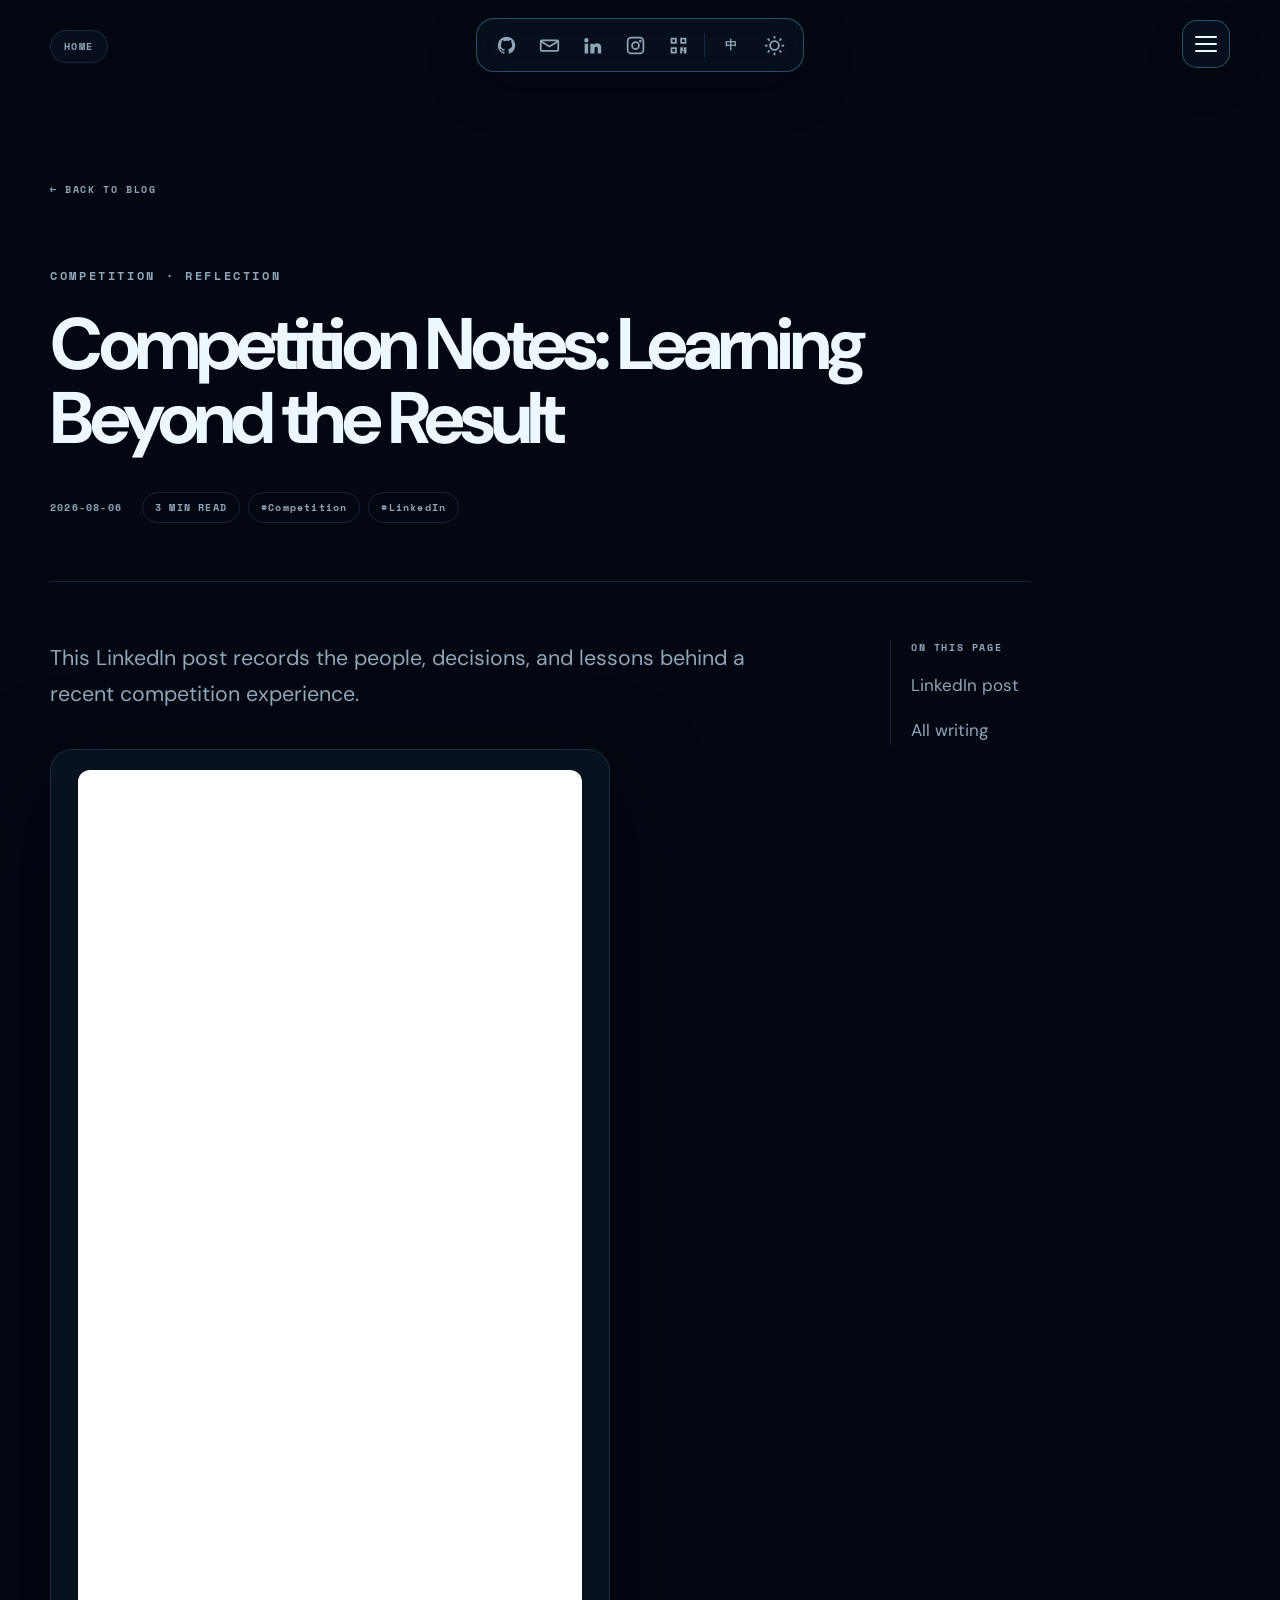
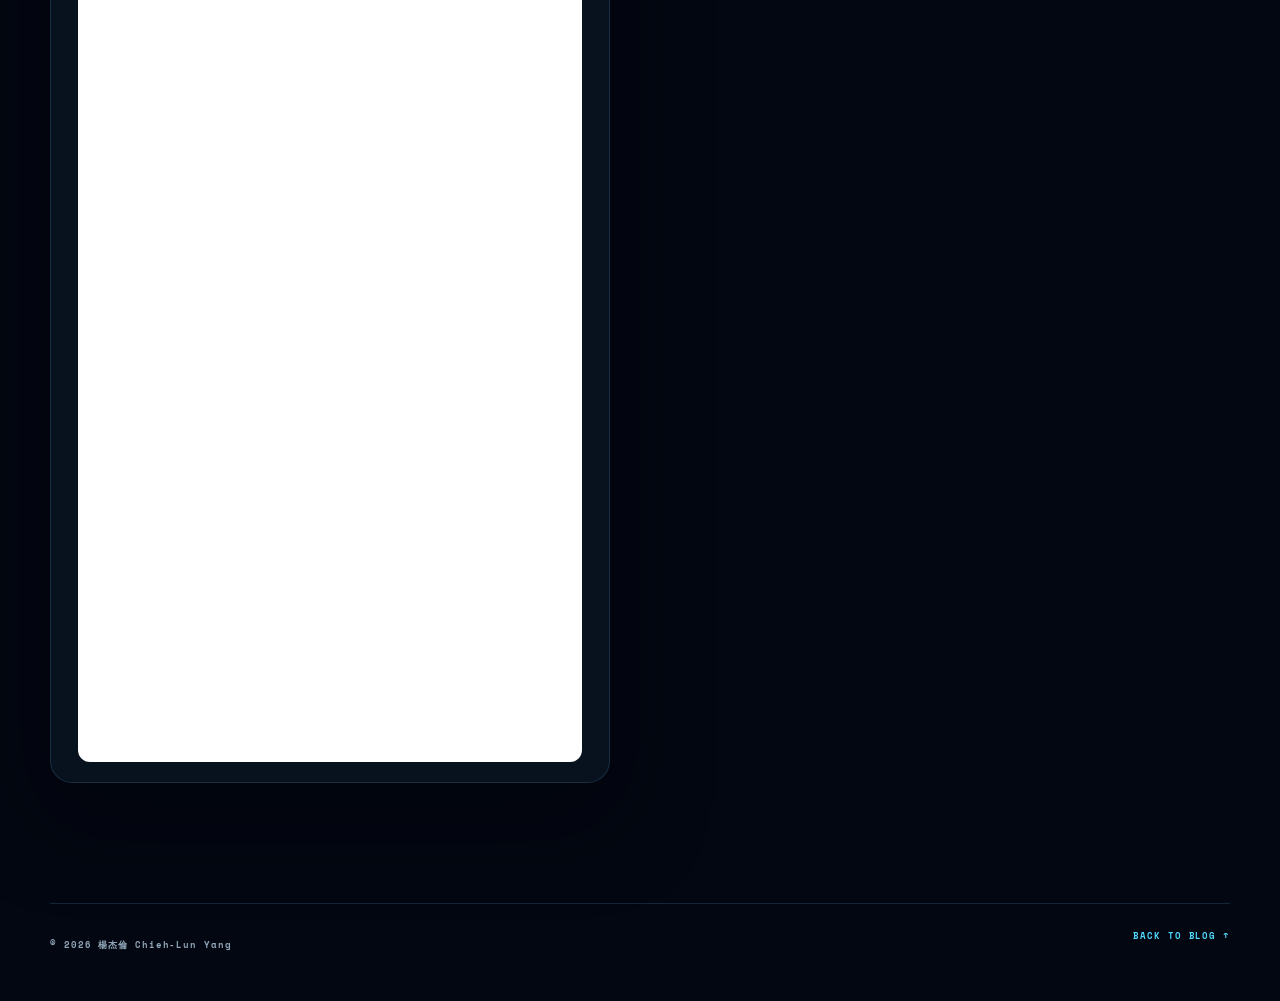
==== commit ca6c8ef6: "Polish responsive typography and controls" ====
--- a/blog-competition.html
+++ b/blog-competition.html
@@ -1,5 +1,5 @@
-<!doctype html><html lang="en" data-theme="dark"><head><meta charset="UTF-8"><meta name="viewport" content="width=device-width,initial-scale=1"><meta name="description" content="Competition notes by Chieh-Lun Yang."><meta name="theme-color" content="#030711"><title>Competition Notes | Chieh-Lun Yang</title><link rel="stylesheet" href="css/style.css?v=20260818-2"></head>
-<body class="blog-page article-page"><button class="menu-toggle" type="button" aria-label="Open site menu" aria-controls="site-menu" aria-expanded="false"><span></span><span></span><span></span></button>
+<!doctype html><html lang="en" data-theme="dark"><head><meta charset="UTF-8"><meta name="viewport" content="width=device-width,initial-scale=1"><meta name="description" content="Competition notes by Chieh-Lun Yang."><meta name="theme-color" content="#030711"><title>Competition Notes | Chieh-Lun Yang</title><link rel="stylesheet" href="css/style.css?v=20260818-3"></head>
+<body class="blog-page article-page"><a class="page-home-link" href="index.html">HOME</a><button class="menu-toggle" type="button" aria-label="Open site menu" aria-controls="site-menu" aria-expanded="false"><span></span><span></span><span></span></button>
   <nav class="command-bar" aria-label="快速連結">
     <a class="icon-link" href="https://github.com/DreamerForJay" target="_blank" rel="noopener" aria-label="GitHub" data-tooltip="GitHub"><svg viewBox="0 0 24 24"><path d="M12 2a10 10 0 0 0-3.16 19.49c.5.09.68-.22.68-.48v-1.9c-2.78.6-3.37-1.18-3.37-1.18-.45-1.16-1.11-1.47-1.11-1.47-.91-.62.07-.61.07-.61 1 .07 1.53 1.03 1.53 1.03.9 1.53 2.35 1.09 2.92.83.09-.65.35-1.09.64-1.34-2.22-.25-4.55-1.11-4.55-4.94 0-1.09.39-1.98 1.03-2.68-.1-.25-.45-1.27.1-2.64 0 0 .84-.27 2.75 1.02A9.55 9.55 0 0 1 12 6.5c.85 0 1.71.11 2.51.34 1.91-1.29 2.75-1.02 2.75-1.02.55 1.37.2 2.39.1 2.64.64.7 1.03 1.59 1.03 2.68 0 3.84-2.34 4.68-4.57 4.93.36.31.68.92.68 1.85v3.09c0 .27.18.58.69.48A10 10 0 0 0 12 2Z"/></svg></a>
     <a class="icon-link" href="mailto:cl.yang04@gmail.com" aria-label="Email" data-tooltip="Email"><svg viewBox="0 0 24 24"><path d="M3 5h18a2 2 0 0 1 2 2v10a2 2 0 0 1-2 2H3a2 2 0 0 1-2-2V7a2 2 0 0 1 2-2Zm9 7 8-5H4l8 5Zm0 2.35L3 8.73V17h18V8.73l-9 5.62Z"/></svg></a>
@@ -13,4 +13,4 @@
 <main class="article-main"><a class="back-link" href="blog.html">← BACK TO BLOG</a><header class="article-header"><p class="section-kicker">COMPETITION · REFLECTION</p><h1 data-blog-i18n="postTitle">Competition Notes: Learning Beyond the Result</h1><div class="article-meta"><time datetime="2026-08-06">2026-08-06</time><span>3 MIN READ</span><span>#Competition</span><span>#LinkedIn</span></div></header><div class="article-layout"><article class="article-body"><p class="article-lede" data-blog-i18n="articleIntro">This LinkedIn post records the people, decisions, and lessons behind a recent competition experience.</p><div class="linkedin-embed" id="post"><iframe src="https://www.linkedin.com/embed/feed/update/urn:li:ugcPost:7491066162143784960" height="1592" width="504" frameborder="0" allowfullscreen title="LinkedIn competition post"></iframe></div></article><aside class="article-toc"><span>ON THIS PAGE</span><a href="#post">LinkedIn post</a><a href="blog.html">All writing</a></aside></div></main>
 <footer class="blog-footer"><p>© 2026 楊杰倫 Chieh-Lun Yang</p><a href="blog.html">BACK TO BLOG ↑</a></footer>
 <dialog class="qr-dialog" id="qr-dialog" aria-labelledby="qr-title"><button class="dialog-close" type="button" aria-label="Close QR Code">×</button><p class="section-kicker">DINQ CARD</p><h2 id="qr-title">Scan to see every contact</h2><p>Scan with your phone camera, or open the link below.</p><a class="qr-image-link" href="https://dinq.me/clyang" target="_blank" rel="noopener"><img src="assets/clyang-qrcode-2026-08-12.png" alt="dinq.me/clyang QR Code"></a><a class="qr-url" href="https://dinq.me/clyang" target="_blank" rel="noopener">dinq.me/clyang ↗</a></dialog>
-<dialog class="site-menu" id="site-menu" aria-label="Site menu"><div class="site-menu-head"><strong>CHIEH-LUN YANG</strong><button class="menu-close" type="button" aria-label="Close menu">×</button></div><nav><a href="index.html"><span>00</span>Home</a><a href="index.html#about"><span>01</span>About</a><a href="index.html#experience"><span>02</span>Experience</a><a href="index.html#education"><span>03</span>Education</a><a href="index.html#projects"><span>04</span>Selected work</a><a href="index.html#avatar"><span>05</span>AI avatar</a><a href="blog.html" aria-current="page"><span>06</span>Blog</a><a href="index.html#contact"><span>07</span>Contact</a></nav></dialog><script src="js/navigation.js?v=20260818-2"></script><script src="js/blog.js?v=20260818-2"></script></body></html>+<dialog class="site-menu" id="site-menu" aria-label="Site menu"><div class="site-menu-head"><strong>CHIEH-LUN YANG</strong><button class="menu-close" type="button" aria-label="Close menu">×</button></div><nav><a href="index.html"><span>00</span>Home</a><a href="index.html#about"><span>01</span>About</a><a href="index.html#experience"><span>02</span>Experience</a><a href="index.html#education"><span>03</span>Education</a><a href="index.html#projects"><span>04</span>Selected work</a><a href="index.html#avatar"><span>05</span>AI avatar</a><a href="blog.html" aria-current="page"><span>06</span>Blog</a><a href="index.html#contact"><span>07</span>Contact</a></nav></dialog><script src="js/navigation.js?v=20260818-3"></script><script src="js/blog.js?v=20260818-3"></script></body></html>
--- a/css/style.css
+++ b/css/style.css
@@ -117,4 +117,18 @@
 .article-main{padding:80px 0 120px}.back-link{display:inline-block;margin:22px 0 70px;color:var(--muted);text-decoration:none;font:700 10px "Space Mono",monospace;letter-spacing:.16em}.article-header{max-width:1050px;padding-bottom:58px;border-bottom:1px solid var(--line)}.article-header .section-kicker{margin-bottom:24px}.article-header h1{font-size:clamp(50px,7.3vw,100px);line-height:.95;letter-spacing:-.06em;margin:0 0 35px}.article-meta{align-items:center;color:var(--muted);font:700 10px "Space Mono",monospace;letter-spacing:.12em}.article-meta time{margin-right:12px}.article-layout{display:grid;grid-template-columns:minmax(0,760px) 240px;gap:80px;padding-top:58px}.article-lede{font-size:22px;line-height:1.7;color:var(--muted);margin:0 0 36px}.linkedin-embed{width:min(100%,560px);padding:20px;border:1px solid var(--line);border-radius:var(--radius-md);background:var(--surface);box-shadow:var(--shadow)}.linkedin-embed iframe{display:block;width:100%;max-width:504px;margin:auto;border-radius:12px}.article-toc{position:sticky;top:110px;height:max-content;padding-left:20px;border-left:1px solid var(--line);display:grid;gap:16px}.article-toc span{font:700 10px "Space Mono",monospace;letter-spacing:.16em;color:var(--muted)}.article-toc a{color:var(--muted);text-decoration:none}.article-toc a:hover{color:var(--accent)}
 .blog-footer{margin-inline:auto}.page-next-home{margin-top:0}
 @media(max-width:900px){.article-layout{grid-template-columns:1fr}.article-toc{display:none}.blog-header{min-height:420px}.menu-toggle{left:16px}}
-@media(max-width:620px){:root{--content:min(100% - 28px,1180px)}.menu-toggle{top:10px;left:10px;width:44px;height:44px}.command-bar{width:max-content;max-width:calc(100% - 72px);margin-left:auto;margin-right:8px}.command-bar .icon-link[href^="mailto:"],.command-bar .icon-link[href*="instagram.com"]{display:none}.site-menu nav{grid-template-columns:1fr}.site-menu-head{padding:18px}.site-menu nav{padding:10px}.site-menu nav a{font-size:17px;padding:13px}.globe-disciplines{left:20px;bottom:18px}.globe-hint{bottom:64px}.page-next{margin-bottom:60px}.blog-header{min-height:360px;padding-top:80px}.blog-header img{width:74px;height:74px}.blog-feed{padding-top:65px}.blog-feed-head{display:block}.blog-search{margin-top:24px;width:100%}.blog-post-card{padding:24px}.blog-post-meta{display:grid}.article-main{padding-top:48px}.article-header h1{font-size:43px}.linkedin-embed{padding:8px}.linkedin-embed iframe{height:1280px}.article-lede{font-size:18px}}+@media(max-width:620px){:root{--content:min(100% - 28px,1180px)}.menu-toggle{top:10px;left:10px;width:44px;height:44px}.command-bar{width:max-content;max-width:calc(100% - 72px);margin-left:auto;margin-right:8px}.command-bar .icon-link[href^="mailto:"],.command-bar .icon-link[href*="instagram.com"]{display:none}.site-menu nav{grid-template-columns:1fr}.site-menu-head{padding:18px}.site-menu nav{padding:10px}.site-menu nav a{font-size:17px;padding:13px}.globe-disciplines{left:20px;bottom:18px}.globe-hint{bottom:64px}.page-next{margin-bottom:60px}.blog-header{min-height:360px;padding-top:80px}.blog-header img{width:74px;height:74px}.blog-feed{padding-top:65px}.blog-feed-head{display:block}.blog-search{margin-top:24px;width:100%}.blog-post-card{padding:24px}.blog-post-meta{display:grid}.article-main{padding-top:48px}.article-header h1{font-size:43px}.linkedin-embed{padding:8px}.linkedin-embed iframe{height:1280px}.article-lede{font-size:18px}}
+/* V10 — responsive type and control calibration */
+body{font-size:clamp(15px,.25vw + 14px,17px)}
+.menu-toggle{left:auto;right:max(20px,calc((100vw - 1180px)/2));width:48px;height:48px}
+.page-home-link{position:fixed;z-index:42;top:30px;left:max(20px,calc((100vw - 1180px)/2));padding:8px 13px;border:1px solid var(--line);border-radius:999px;background:color-mix(in srgb,var(--surface) 88%,transparent);backdrop-filter:blur(18px);color:var(--muted);text-decoration:none;font:700 10px "Space Mono",monospace;letter-spacing:.14em;transition:.2s}.page-home-link:hover{color:var(--text);border-color:var(--accent);transform:translateY(-2px)}
+.command-bar{min-height:52px;padding:6px 9px;gap:3px}.icon-link,.text-control{width:40px;height:40px;border-radius:12px}.icon-link svg{width:21px;height:21px}.text-control{font-size:12px}.nav-divider{height:24px;margin-inline:3px}
+.hero{grid-template-columns:minmax(0,1.08fr) minmax(360px,.92fr);gap:clamp(42px,5vw,76px);padding-block:clamp(72px,8vw,105px)}.hero h1{font-size:clamp(62px,7.6vw,112px)}.hero h2{font-size:clamp(29px,3.15vw,43px);max-width:720px}.hero-intro{font-size:clamp(16px,.35vw + 14px,19px);line-height:1.85}.hero-name-row{padding-right:112px}.hero-avatar{position:absolute;right:0;bottom:4px;width:82px;height:82px}.role-badge{position:absolute;right:0;bottom:100px;padding:7px 10px;border:1px solid color-mix(in srgb,var(--accent) 55%,var(--line));border-radius:999px;background:var(--surface);color:var(--accent);font:700 9px "Space Mono",monospace;letter-spacing:.1em;white-space:nowrap}
+.section{padding-block:clamp(76px,8vw,110px)}.intro-grid{gap:clamp(42px,7vw,110px)}.intro-grid>p{font-size:clamp(17px,.45vw + 14px,20px)}.section-heading-row h2{font-size:clamp(32px,4vw,54px)}
+.social-links{gap:10px}.social-links a,.social-links button{padding:12px 18px;font-size:clamp(13px,.2vw + 12px,15px)}
+.article-main{padding-top:clamp(58px,7vw,88px)}.article-header{max-width:980px}.article-header h1{font-size:clamp(46px,5.7vw,82px);line-height:1.02}.article-lede{font-size:clamp(18px,.5vw + 15px,22px)}
+@media(max-width:1180px){.work-grid{grid-template-columns:1fr}.work-featured{grid-row:auto}.award-card{grid-column:auto}.video-card{grid-template-columns:minmax(250px,34%) 1fr}.hero{grid-template-columns:minmax(0,1fr) minmax(330px,.82fr);gap:38px}.hero h1{font-size:clamp(58px,8vw,92px)}}
+@media(max-width:900px){.menu-toggle{right:16px}.page-home-link{left:16px}.command-bar{margin-left:16px;margin-right:auto}.hero{grid-template-columns:1fr;padding-top:92px}.globe-card{width:min(100%,620px);margin-inline:auto}.hero-copy{max-width:760px}.article-header h1{font-size:clamp(44px,8vw,70px)}}
+@media(max-width:720px){.video-card,.award-card{grid-template-columns:1fr}.video-thumb{min-height:clamp(210px,58vw,330px)}.work-content{padding:clamp(20px,5vw,27px)}.work-card h3{font-size:clamp(26px,7vw,34px)}.work-meta{font-size:9px}.social-links{display:grid;grid-template-columns:repeat(2,minmax(0,1fr));gap:9px}.social-links a,.social-links button{text-align:center;padding:11px 9px}.article-header h1{font-size:clamp(39px,11vw,58px)}}
+@media(max-width:620px){:root{--content:min(100% - 24px,1180px)}.menu-toggle{top:8px;right:8px;left:auto;width:42px;height:42px;border-radius:13px}.menu-toggle span{width:19px}.page-home-link{top:13px;left:10px;padding:6px 10px;font-size:9px}.command-bar{top:8px;margin:8px auto 0 8px;max-width:calc(100% - 62px);width:max-content;min-height:42px;padding:4px 5px;gap:1px}.icon-link,.text-control{display:grid!important;width:34px;height:34px;border-radius:10px}.icon-link svg{width:18px;height:18px}.text-control{font-size:10px}.nav-divider{height:20px;margin-inline:1px}.hero,main,.footer{width:min(100% - 24px,1240px)}.hero{padding:76px 0 64px;gap:30px}.eyebrow,.section-kicker{font-size:10px;letter-spacing:.16em}.hero-name-row{display:block;padding-right:78px}.hero h1{font-size:clamp(50px,16vw,70px);margin:24px 0}.hero h1 small{font-size:11px;letter-spacing:.18em;margin-top:18px}.hero-avatar{width:64px;height:64px;right:0;bottom:3px}.role-badge{right:0;bottom:76px;padding:5px 7px;font-size:7px}.hero h2{font-size:clamp(25px,7.4vw,31px);line-height:1.35;margin-bottom:18px}.hero-intro{font-size:15px;line-height:1.75}.globe-card{height:min(88vw,350px)}.globe-location{top:20px;left:20px}.globe-location strong{font-size:17px}.globe-disciplines{font-size:8px}.globe-hint{font-size:7px}.section{padding-block:68px}.intro-grid h2,.perxona-heading h2{font-size:clamp(29px,8.4vw,38px)}.intro-grid>p{font-size:16px;line-height:1.85}.section-heading-row h2{font-size:clamp(29px,8.5vw,38px)}.section-heading-row>p{font-size:15px}.experience-card,.experience-card.featured{padding:22px 16px}.role-line h3{font-size:21px}.role-line h4{font-size:16px}.experience-copy li{font-size:14px}.community-copy h3{font-size:19px}.community-copy p{font-size:14px}.work-visual{min-height:240px}.kinsun-mark{font-size:clamp(48px,17vw,72px)}.blog-header{padding-top:82px}.blog-header h1{font-size:clamp(66px,22vw,92px)}.blog-header>div>p:last-child{font-size:16px}.blog-header img{width:68px;height:68px}.article-main{padding-top:42px}.back-link{margin-top:48px;margin-bottom:48px}.article-header h1{font-size:clamp(37px,11.5vw,52px)}.article-meta{gap:6px}.article-meta span{font-size:8px}.linkedin-embed iframe{height:1120px}.footer{padding-top:64px}}
+@media(max-width:390px){.command-bar{max-width:calc(100% - 54px);margin-left:4px;padding-inline:3px}.icon-link,.text-control{width:31px;height:31px}.icon-link svg{width:17px;height:17px}.nav-divider{display:none}.menu-toggle{right:5px;width:39px;height:39px}.hero-name-row{padding-right:68px}.hero-avatar{width:57px;height:57px}.role-badge{bottom:68px;font-size:6px}.hero h1{font-size:clamp(46px,15vw,58px)}.social-links{grid-template-columns:1fr}.article-header h1{font-size:36px}}
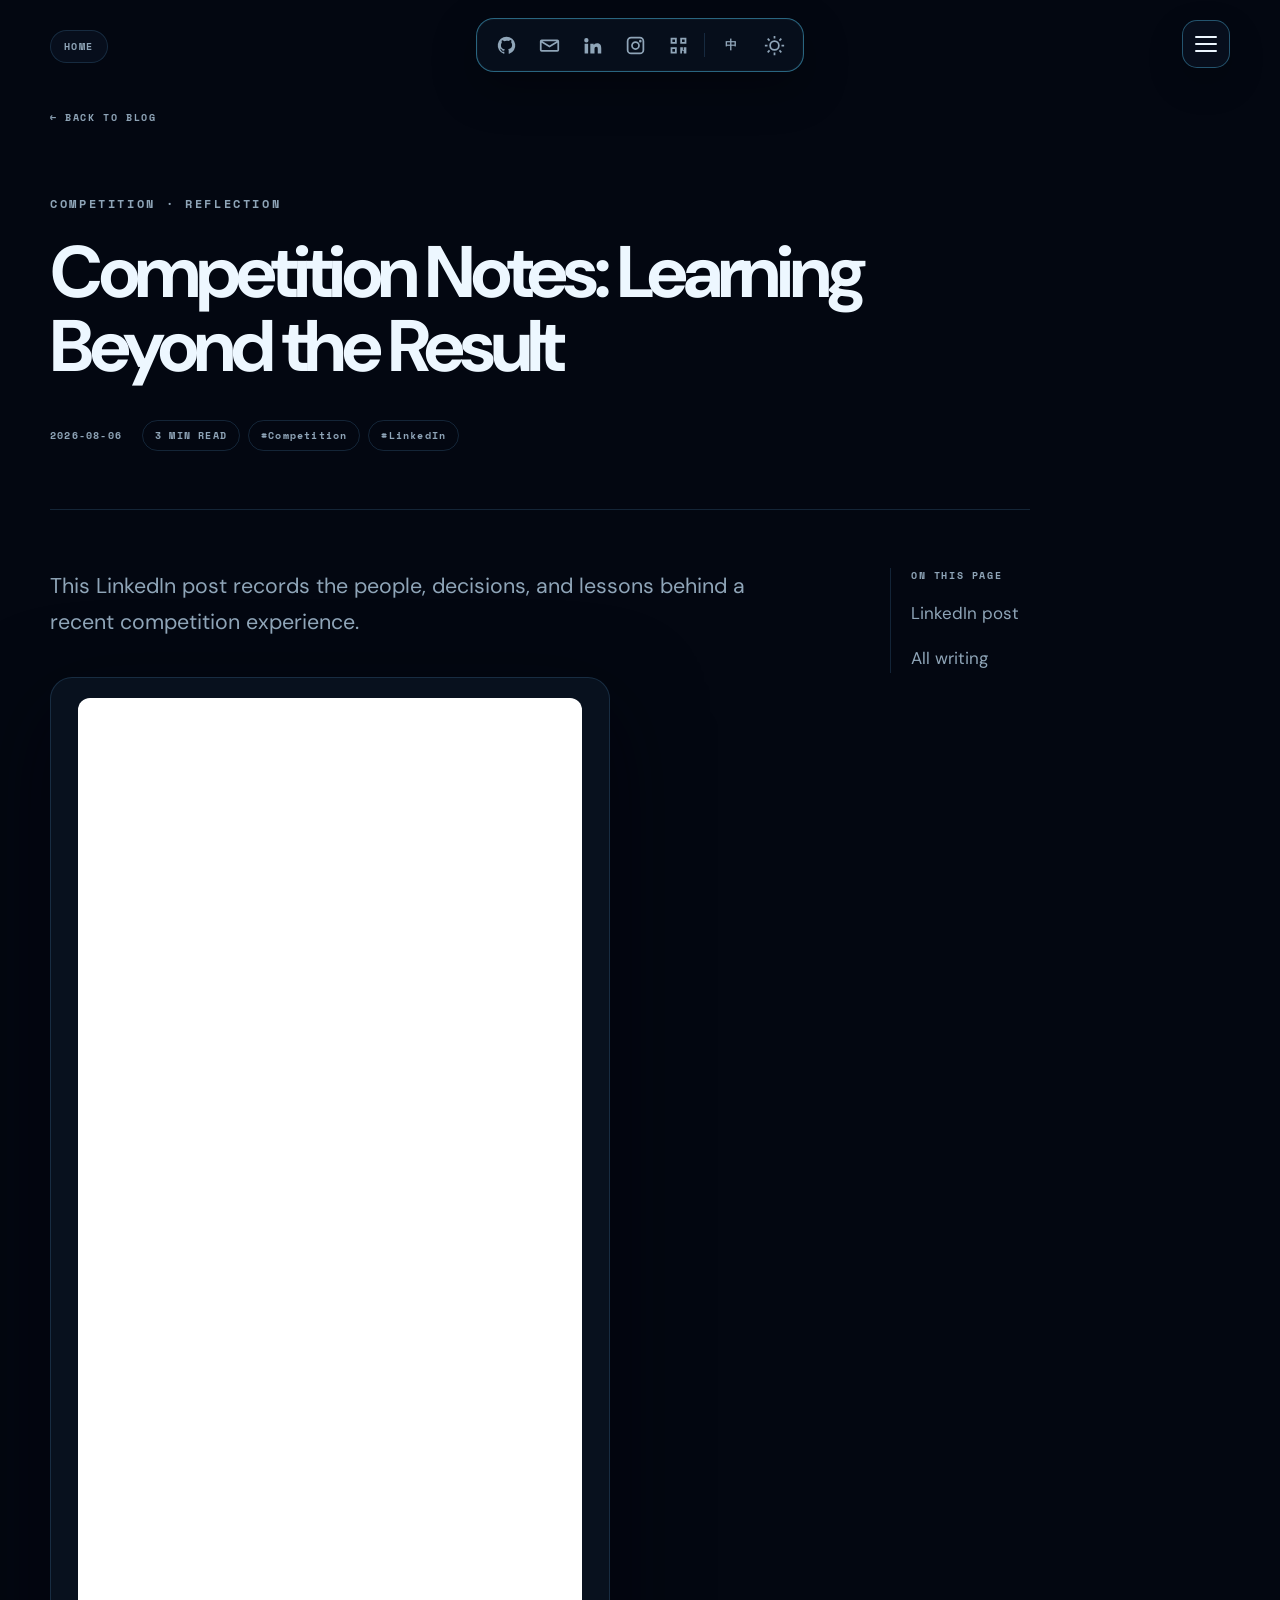
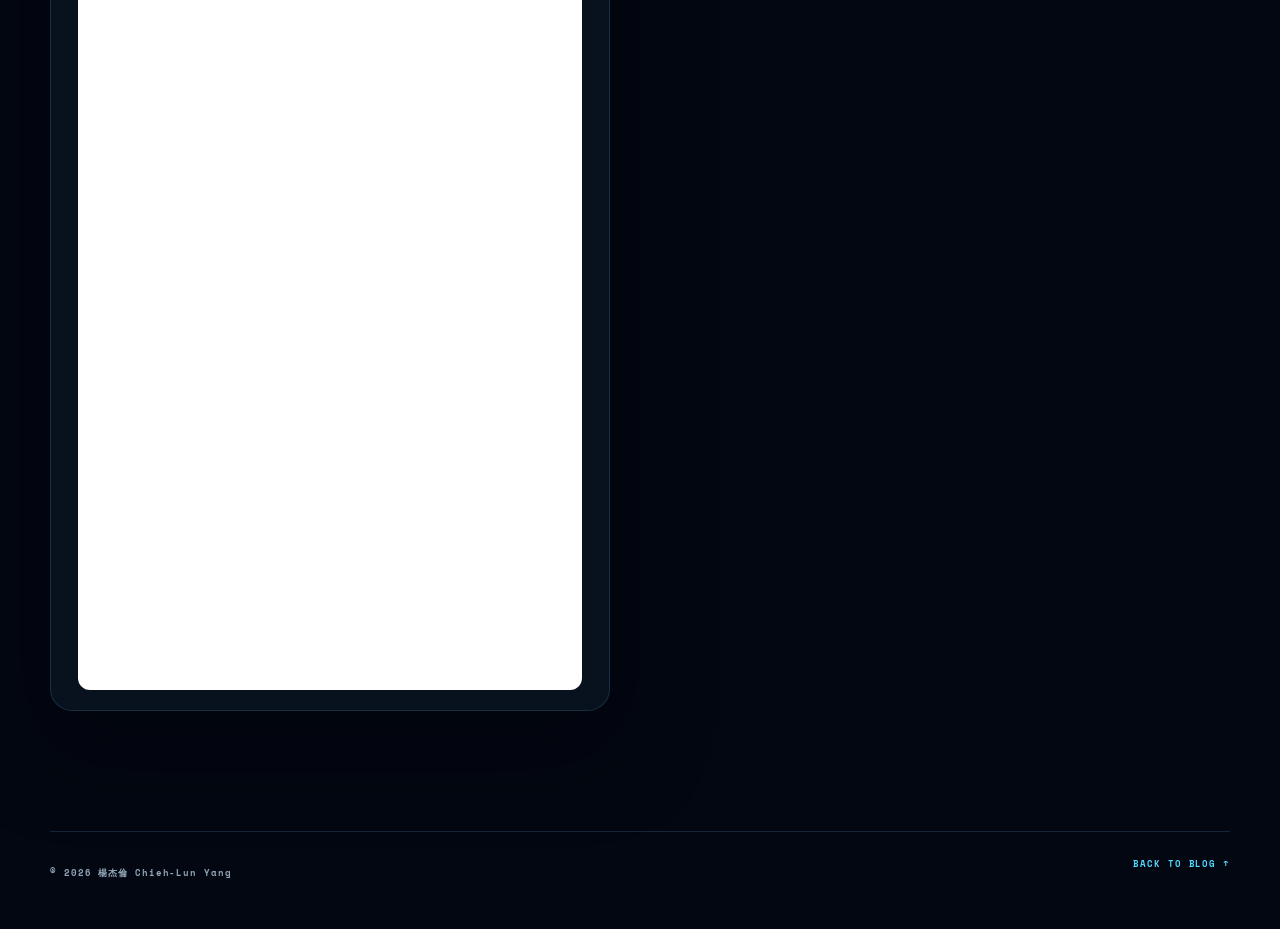
==== commit 0d2ab35f: "Center floating toolbar and align student label" ====
--- a/blog-competition.html
+++ b/blog-competition.html
@@ -1,4 +1,4 @@
-<!doctype html><html lang="en" data-theme="dark"><head><meta charset="UTF-8"><meta name="viewport" content="width=device-width,initial-scale=1"><meta name="description" content="Competition notes by Chieh-Lun Yang."><meta name="theme-color" content="#030711"><title>Competition Notes | Chieh-Lun Yang</title><link rel="stylesheet" href="css/style.css?v=20260818-3"></head>
+<!doctype html><html lang="en" data-theme="dark"><head><meta charset="UTF-8"><meta name="viewport" content="width=device-width,initial-scale=1"><meta name="description" content="Competition notes by Chieh-Lun Yang."><meta name="theme-color" content="#030711"><title>Competition Notes | Chieh-Lun Yang</title><link rel="stylesheet" href="css/style.css?v=20260821-1"></head>
 <body class="blog-page article-page"><a class="page-home-link" href="index.html">HOME</a><button class="menu-toggle" type="button" aria-label="Open site menu" aria-controls="site-menu" aria-expanded="false"><span></span><span></span><span></span></button>
   <nav class="command-bar" aria-label="快速連結">
     <a class="icon-link" href="https://github.com/DreamerForJay" target="_blank" rel="noopener" aria-label="GitHub" data-tooltip="GitHub"><svg viewBox="0 0 24 24"><path d="M12 2a10 10 0 0 0-3.16 19.49c.5.09.68-.22.68-.48v-1.9c-2.78.6-3.37-1.18-3.37-1.18-.45-1.16-1.11-1.47-1.11-1.47-.91-.62.07-.61.07-.61 1 .07 1.53 1.03 1.53 1.03.9 1.53 2.35 1.09 2.92.83.09-.65.35-1.09.64-1.34-2.22-.25-4.55-1.11-4.55-4.94 0-1.09.39-1.98 1.03-2.68-.1-.25-.45-1.27.1-2.64 0 0 .84-.27 2.75 1.02A9.55 9.55 0 0 1 12 6.5c.85 0 1.71.11 2.51.34 1.91-1.29 2.75-1.02 2.75-1.02.55 1.37.2 2.39.1 2.64.64.7 1.03 1.59 1.03 2.68 0 3.84-2.34 4.68-4.57 4.93.36.31.68.92.68 1.85v3.09c0 .27.18.58.69.48A10 10 0 0 0 12 2Z"/></svg></a>
@@ -13,4 +13,4 @@
 <main class="article-main"><a class="back-link" href="blog.html">← BACK TO BLOG</a><header class="article-header"><p class="section-kicker">COMPETITION · REFLECTION</p><h1 data-blog-i18n="postTitle">Competition Notes: Learning Beyond the Result</h1><div class="article-meta"><time datetime="2026-08-06">2026-08-06</time><span>3 MIN READ</span><span>#Competition</span><span>#LinkedIn</span></div></header><div class="article-layout"><article class="article-body"><p class="article-lede" data-blog-i18n="articleIntro">This LinkedIn post records the people, decisions, and lessons behind a recent competition experience.</p><div class="linkedin-embed" id="post"><iframe src="https://www.linkedin.com/embed/feed/update/urn:li:ugcPost:7491066162143784960" height="1592" width="504" frameborder="0" allowfullscreen title="LinkedIn competition post"></iframe></div></article><aside class="article-toc"><span>ON THIS PAGE</span><a href="#post">LinkedIn post</a><a href="blog.html">All writing</a></aside></div></main>
 <footer class="blog-footer"><p>© 2026 楊杰倫 Chieh-Lun Yang</p><a href="blog.html">BACK TO BLOG ↑</a></footer>
 <dialog class="qr-dialog" id="qr-dialog" aria-labelledby="qr-title"><button class="dialog-close" type="button" aria-label="Close QR Code">×</button><p class="section-kicker">DINQ CARD</p><h2 id="qr-title">Scan to see every contact</h2><p>Scan with your phone camera, or open the link below.</p><a class="qr-image-link" href="https://dinq.me/clyang" target="_blank" rel="noopener"><img src="assets/clyang-qrcode-2026-08-12.png" alt="dinq.me/clyang QR Code"></a><a class="qr-url" href="https://dinq.me/clyang" target="_blank" rel="noopener">dinq.me/clyang ↗</a></dialog>
-<dialog class="site-menu" id="site-menu" aria-label="Site menu"><div class="site-menu-head"><strong>CHIEH-LUN YANG</strong><button class="menu-close" type="button" aria-label="Close menu">×</button></div><nav><a href="index.html"><span>00</span>Home</a><a href="index.html#about"><span>01</span>About</a><a href="index.html#experience"><span>02</span>Experience</a><a href="index.html#education"><span>03</span>Education</a><a href="index.html#projects"><span>04</span>Selected work</a><a href="index.html#avatar"><span>05</span>AI avatar</a><a href="blog.html" aria-current="page"><span>06</span>Blog</a><a href="index.html#contact"><span>07</span>Contact</a></nav></dialog><script src="js/navigation.js?v=20260818-3"></script><script src="js/blog.js?v=20260818-3"></script></body></html>+<dialog class="site-menu" id="site-menu" aria-label="Site menu"><div class="site-menu-head"><strong>CHIEH-LUN YANG</strong><button class="menu-close" type="button" aria-label="Close menu">×</button></div><nav><a href="index.html"><span>00</span>Home</a><a href="index.html#about"><span>01</span>About</a><a href="index.html#experience"><span>02</span>Experience</a><a href="index.html#education"><span>03</span>Education</a><a href="index.html#projects"><span>04</span>Selected work</a><a href="index.html#avatar"><span>05</span>AI avatar</a><a href="blog.html" aria-current="page"><span>06</span>Blog</a><a href="index.html#contact"><span>07</span>Contact</a></nav></dialog><script src="js/navigation.js?v=20260821-1"></script><script src="js/blog.js?v=20260821-1"></script></body></html>
--- a/css/style.css
+++ b/css/style.css
@@ -131,4 +131,13 @@
 @media(max-width:900px){.menu-toggle{right:16px}.page-home-link{left:16px}.command-bar{margin-left:16px;margin-right:auto}.hero{grid-template-columns:1fr;padding-top:92px}.globe-card{width:min(100%,620px);margin-inline:auto}.hero-copy{max-width:760px}.article-header h1{font-size:clamp(44px,8vw,70px)}}
 @media(max-width:720px){.video-card,.award-card{grid-template-columns:1fr}.video-thumb{min-height:clamp(210px,58vw,330px)}.work-content{padding:clamp(20px,5vw,27px)}.work-card h3{font-size:clamp(26px,7vw,34px)}.work-meta{font-size:9px}.social-links{display:grid;grid-template-columns:repeat(2,minmax(0,1fr));gap:9px}.social-links a,.social-links button{text-align:center;padding:11px 9px}.article-header h1{font-size:clamp(39px,11vw,58px)}}
 @media(max-width:620px){:root{--content:min(100% - 24px,1180px)}.menu-toggle{top:8px;right:8px;left:auto;width:42px;height:42px;border-radius:13px}.menu-toggle span{width:19px}.page-home-link{top:13px;left:10px;padding:6px 10px;font-size:9px}.command-bar{top:8px;margin:8px auto 0 8px;max-width:calc(100% - 62px);width:max-content;min-height:42px;padding:4px 5px;gap:1px}.icon-link,.text-control{display:grid!important;width:34px;height:34px;border-radius:10px}.icon-link svg{width:18px;height:18px}.text-control{font-size:10px}.nav-divider{height:20px;margin-inline:1px}.hero,main,.footer{width:min(100% - 24px,1240px)}.hero{padding:76px 0 64px;gap:30px}.eyebrow,.section-kicker{font-size:10px;letter-spacing:.16em}.hero-name-row{display:block;padding-right:78px}.hero h1{font-size:clamp(50px,16vw,70px);margin:24px 0}.hero h1 small{font-size:11px;letter-spacing:.18em;margin-top:18px}.hero-avatar{width:64px;height:64px;right:0;bottom:3px}.role-badge{right:0;bottom:76px;padding:5px 7px;font-size:7px}.hero h2{font-size:clamp(25px,7.4vw,31px);line-height:1.35;margin-bottom:18px}.hero-intro{font-size:15px;line-height:1.75}.globe-card{height:min(88vw,350px)}.globe-location{top:20px;left:20px}.globe-location strong{font-size:17px}.globe-disciplines{font-size:8px}.globe-hint{font-size:7px}.section{padding-block:68px}.intro-grid h2,.perxona-heading h2{font-size:clamp(29px,8.4vw,38px)}.intro-grid>p{font-size:16px;line-height:1.85}.section-heading-row h2{font-size:clamp(29px,8.5vw,38px)}.section-heading-row>p{font-size:15px}.experience-card,.experience-card.featured{padding:22px 16px}.role-line h3{font-size:21px}.role-line h4{font-size:16px}.experience-copy li{font-size:14px}.community-copy h3{font-size:19px}.community-copy p{font-size:14px}.work-visual{min-height:240px}.kinsun-mark{font-size:clamp(48px,17vw,72px)}.blog-header{padding-top:82px}.blog-header h1{font-size:clamp(66px,22vw,92px)}.blog-header>div>p:last-child{font-size:16px}.blog-header img{width:68px;height:68px}.article-main{padding-top:42px}.back-link{margin-top:48px;margin-bottom:48px}.article-header h1{font-size:clamp(37px,11.5vw,52px)}.article-meta{gap:6px}.article-meta span{font-size:8px}.linkedin-embed iframe{height:1120px}.footer{padding-top:64px}}
-@media(max-width:390px){.command-bar{max-width:calc(100% - 54px);margin-left:4px;padding-inline:3px}.icon-link,.text-control{width:31px;height:31px}.icon-link svg{width:17px;height:17px}.nav-divider{display:none}.menu-toggle{right:5px;width:39px;height:39px}.hero-name-row{padding-right:68px}.hero-avatar{width:57px;height:57px}.role-badge{bottom:68px;font-size:6px}.hero h1{font-size:clamp(46px,15vw,58px)}.social-links{grid-template-columns:1fr}.article-header h1{font-size:36px}}+@media(max-width:390px){.command-bar{max-width:calc(100% - 54px);margin-left:4px;padding-inline:3px}.icon-link,.text-control{width:31px;height:31px}.icon-link svg{width:17px;height:17px}.nav-divider{display:none}.menu-toggle{right:5px;width:39px;height:39px}.hero-name-row{padding-right:68px}.hero-avatar{width:57px;height:57px}.role-badge{bottom:68px;font-size:6px}.hero h1{font-size:clamp(46px,15vw,58px)}.social-links{grid-template-columns:1fr}.article-header h1{font-size:36px}}
+/* V11 — centered floating toolbar and aligned role label */
+.command-bar{position:fixed;z-index:40;top:18px;left:50%;right:auto;width:max-content;max-width:none;margin:0;transform:translateX(-50%);border-color:color-mix(in srgb,var(--accent) 34%,var(--line));background:color-mix(in srgb,var(--surface) 82%,transparent);box-shadow:0 16px 46px rgba(0,0,0,.3),0 0 0 1px rgba(255,255,255,.025) inset;backdrop-filter:blur(22px) saturate(1.15);animation:toolbar-float 6s ease-in-out infinite}
+@keyframes toolbar-float{0%,100%{transform:translate(-50%,0)}50%{transform:translate(-50%,-3px)}}
+.hero h1 small{display:flex;align-items:center;gap:12px;flex-wrap:nowrap}.role-badge{position:static;display:inline-flex;align-items:center;justify-content:center;flex:none;padding:6px 9px;border:1px solid color-mix(in srgb,var(--accent) 52%,var(--line));border-radius:999px;background:color-mix(in srgb,var(--surface) 88%,transparent);color:var(--accent);font:700 8px/1 "Space Mono",monospace;letter-spacing:.08em;white-space:nowrap;vertical-align:middle}.hero-name-row{padding-right:102px}
+@media(max-width:900px){.command-bar{left:50%;right:auto;margin:0;transform:translateX(-50%)}.hero h1 small{gap:10px}}
+@media(max-width:620px){.command-bar,.blog-page .command-bar{position:fixed;top:8px;left:50%;right:auto;width:max-content;max-width:none;margin:0;transform:translateX(-50%);padding:4px 5px}.hero h1 small{display:flex;gap:8px;letter-spacing:.14em}.role-badge{right:auto;bottom:auto;padding:5px 7px;font-size:6.5px;letter-spacing:.06em}.hero-name-row{padding-right:72px}}
+@media(max-width:390px){.command-bar,.blog-page .command-bar{left:50%;margin:0;max-width:none;padding-inline:3px}.hero h1 small{gap:6px;font-size:10px;letter-spacing:.11em}.role-badge{font-size:6px;padding:4px 5px}.hero-name-row{padding-right:64px}}
+@media(max-width:340px){.icon-link,.text-control{width:29px;height:29px}.icon-link svg{width:16px;height:16px}.command-bar,.blog-page .command-bar{padding-inline:2px}.hero h1 small{font-size:9px;letter-spacing:.08em}.role-badge{font-size:5.5px}}
+@media(prefers-reduced-motion:reduce){.command-bar{animation:none}}
